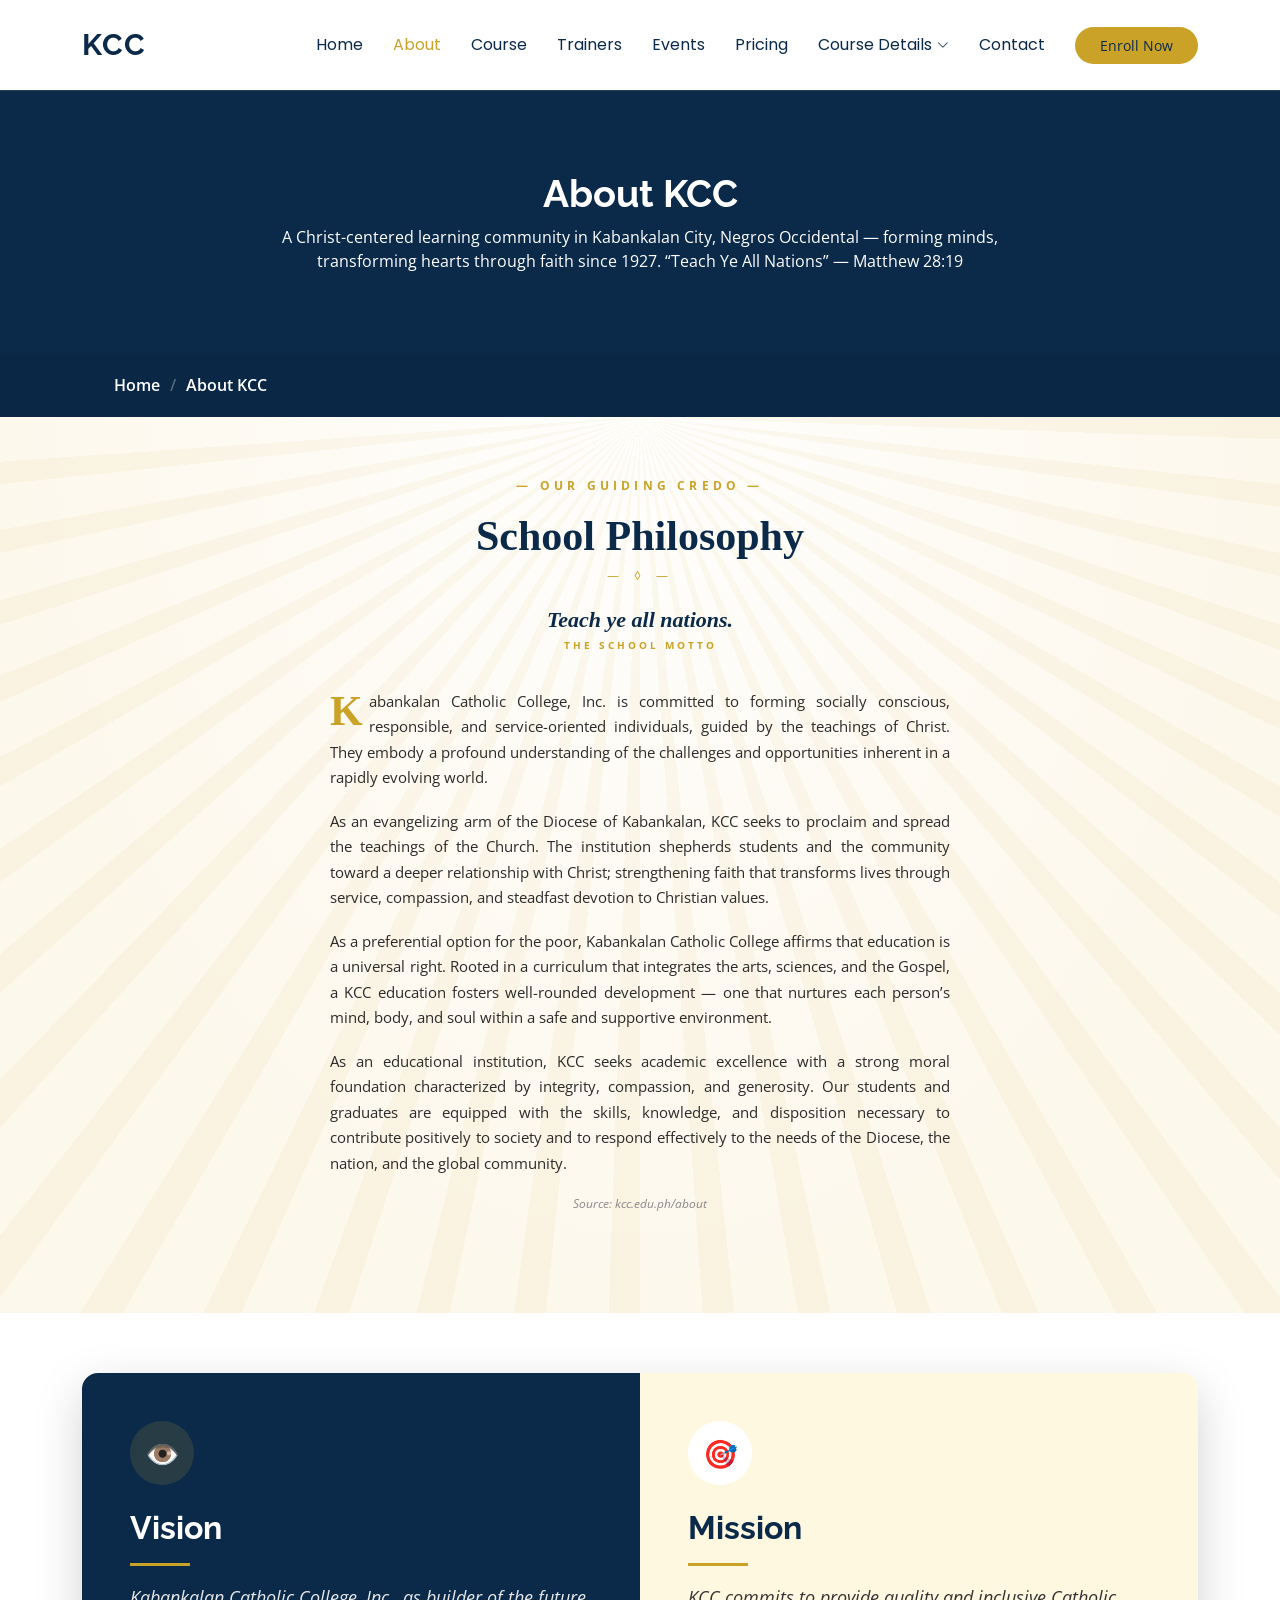
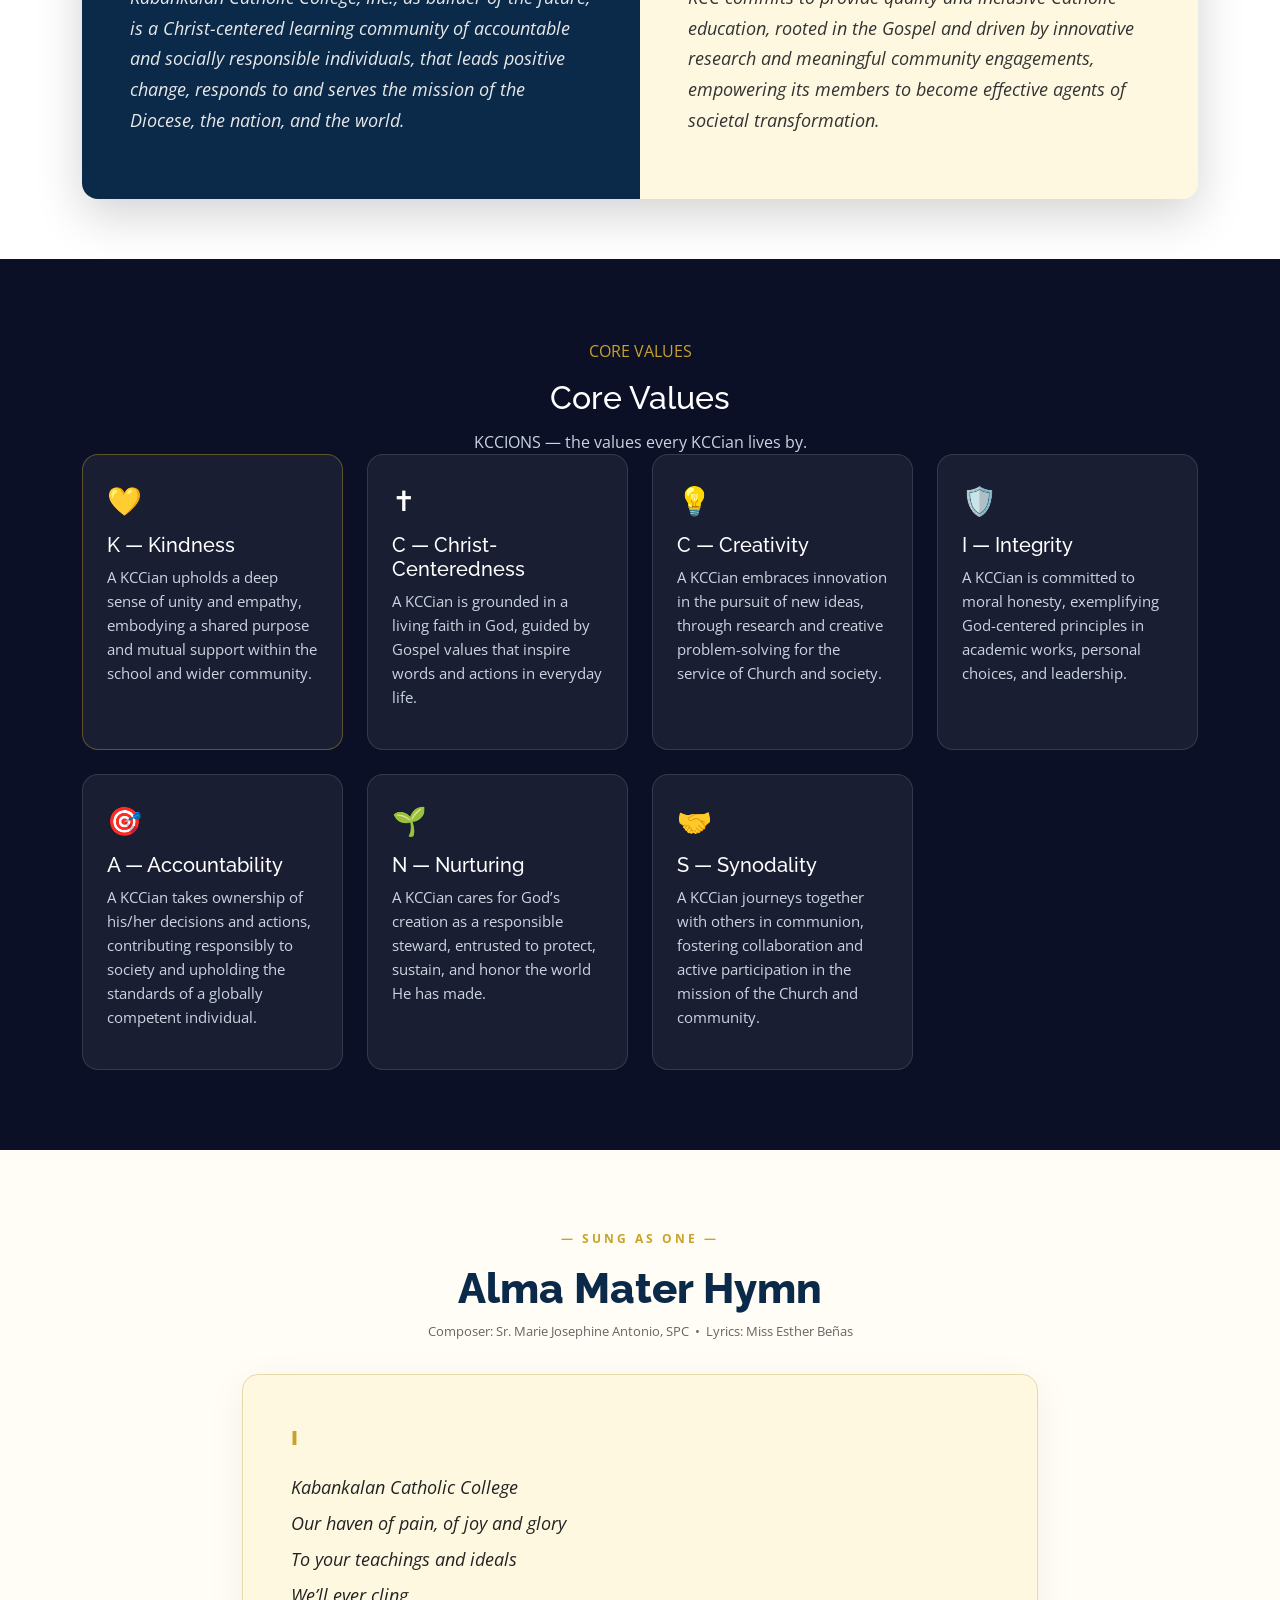
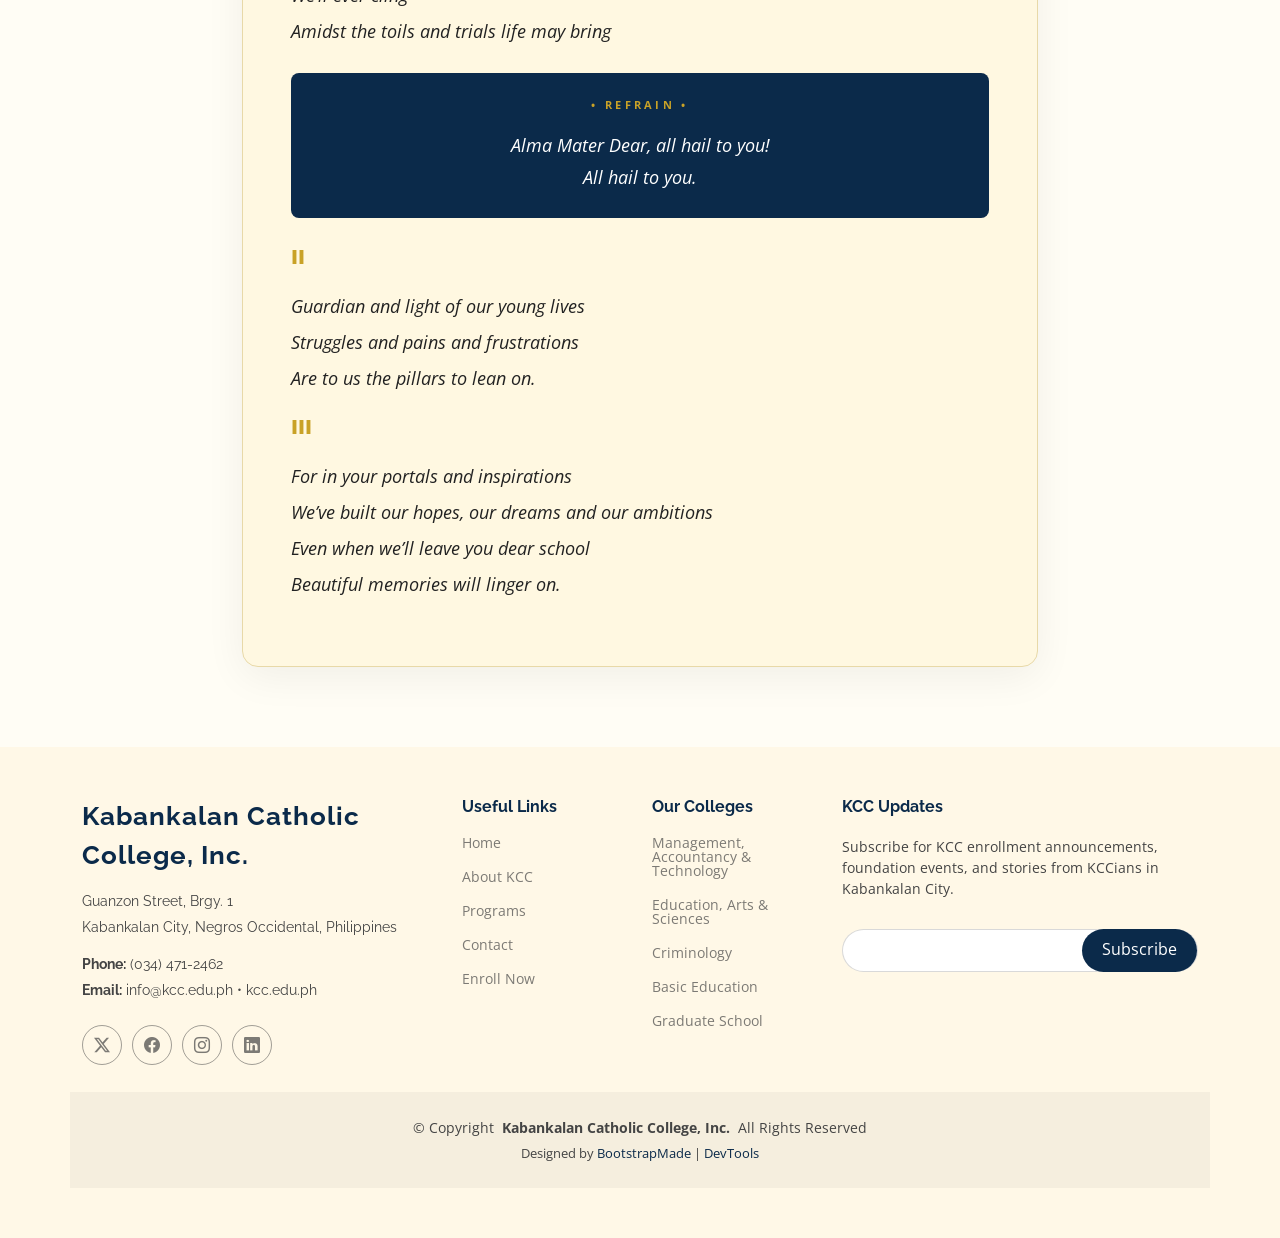
==== about.html @ 08d9bcf1 "Fix dropdown to Course Details in 1 click, scroll to college on load" ====
<!DOCTYPE html>
<html lang="en">

<head>
  <meta charset="utf-8">
  <meta content="width=device-width, initial-scale=1.0" name="viewport">
  <title>About KCC - Kabankalan Catholic College, Inc.</title>
  <meta name="description" content="About Kabankalan Catholic College, Inc. - Catholic education in Kabankalan City, Negros Occidental since 1927.">
  <meta name="keywords" content="Kabankalan Catholic College, KCC, About KCC, Catholic education">

  <!-- Favicons -->
  <link href="assets/img/favicon.png" rel="icon">
  <link href="assets/img/apple-touch-icon.png" rel="apple-touch-icon">

  <!-- Fonts -->
  <link href="https://fonts.googleapis.com" rel="preconnect">
  <link href="https://fonts.gstatic.com" rel="preconnect" crossorigin>
  <link href="https://fonts.googleapis.com/css2?family=Open+Sans:ital,wght@0,300;0,400;0,500;0,600;0,700;0,800;1,300;1,400;1,500;1,600;1,700;1,800&family=Poppins:ital,wght@0,100;0,200;0,300;0,400;0,500;0,600;0,700;0,800;0,900;1,100;1,200;1,300;1,400;1,500;1,600;1,700;1,800;1,900&family=Raleway:ital,wght@0,100;0,200;0,300;0,400;0,500;0,600;0,700;0,800;0,900;1,100;1,200;1,300;1,400;1,500;1,600;1,700;1,800;1,900&display=swap" rel="stylesheet">

  <!-- Vendor CSS Files -->
  <link href="assets/vendor/bootstrap/css/bootstrap.min.css" rel="stylesheet">
  <link href="assets/vendor/bootstrap-icons/bootstrap-icons.css" rel="stylesheet">
  <link href="assets/vendor/aos/aos.css" rel="stylesheet">
  <link href="assets/vendor/glightbox/css/glightbox.min.css" rel="stylesheet">
  <link href="assets/vendor/swiper/swiper-bundle.min.css" rel="stylesheet">

  <!-- Main CSS File -->
  <link href="assets/css/main.css" rel="stylesheet">

  <!-- =======================================================
  * Template Name: Mentor - customized for Kabankalan Catholic College, Inc. (Project 2)
  * Template URL: https://bootstrapmade.com/mentor-free-education-bootstrap-theme/
  * Updated: Jul 07 2025 with Bootstrap v5.3.7
  * Author: BootstrapMade.com
  * License: https://bootstrapmade.com/license/
  ======================================================== -->
</head>

<body class="about-page">

  <header id="header" class="header d-flex align-items-center sticky-top">
    <div class="container-fluid container-xl position-relative d-flex align-items-center">

      <a href="index.html" class="logo d-flex align-items-center me-auto">
        <!-- Uncomment the line below if you also wish to use an image logo -->
        <!-- <img src="assets/img/logo.webp" alt=""> -->
        <h1 class="sitename">KCC</h1>
      </a>

      <nav id="navmenu" class="navmenu">
        <ul>
          <li><a href="index.html">Home</a></li>
          <li><a href="about.html" class="active">About</a></li>
          <li><a href="courses.html">Course</a></li>
          <li><a href="trainers.html">Trainers</a></li>
          <li><a href="events.html">Events</a></li>
          <li><a href="pricing.html">Pricing</a></li>
          <li class="dropdown"><a href="courses.html"><span>Course Details</span> <i class="bi bi-chevron-down toggle-dropdown"></i></a>
            <ul>
              <li><a href="courses.html">CMAT</a></li>
              <li><a href="courses.html">CEAS</a></li>
              <li><a href="courses.html">COC</a></li>
            </ul>
          </li>
          <li><a href="contact.html">Contact</a></li>
        </ul>
        <i class="mobile-nav-toggle d-xl-none bi bi-list"></i>
      </nav>

      <a class="btn-getstarted" href="courses.html">Enroll Now</a>

    </div>
  </header>

  <main class="main">

    <!-- Page Title -->
    <div class="page-title" data-aos="fade">
      <div class="heading">
        <div class="container">
          <div class="row d-flex justify-content-center text-center">
            <div class="col-lg-8">
              <h1>About KCC<br></h1>
              <p class="mb-0">A Christ-centered learning community in Kabankalan City, Negros Occidental — forming minds, transforming hearts through faith since 1927. “Teach Ye All Nations” — Matthew 28:19</p>
            </div>
          </div>
        </div>
      </div>
      <nav class="breadcrumbs">
        <div class="container">
          <ol>
            <li><a href="index.html">Home</a></li>
            <li class="current">About KCC<br></li>
          </ol>
        </div>
      </nav>
    </div><!-- End Page Title -->

                <!-- School Philosophy design - embedded so it works even without main.css update -->
    <style id="philosophy-embedded">
      section#school-philosophy.school-philosophy { background-color: #fdf8ec !important; background-image: repeating-conic-gradient(from 0deg at 50% 0%, rgba(201,162,39,0.06) 0deg 2deg, transparent 2deg 6deg), radial-gradient(ellipse at 50% 0%, rgba(255,255,255,0.9) 0%, rgba(253,248,236,0) 70%) !important; padding: 60px 0 80px !important; text-align: center !important; }
      section#school-philosophy .kcc-eyebrow { color: #c9a227 !important; letter-spacing: 0.35em !important; font-size: 12px !important; font-weight: 700 !important; text-transform: uppercase !important; text-align: center !important; }
      section#school-philosophy h2 { font-family: Georgia, "Times New Roman", serif !important; color: #0b2a4a !important; font-size: 42px !important; font-weight: 700 !important; text-align: center !important; margin: 8px 0 4px !important; }
      section#school-philosophy .philosophy-divider { color: #c9a227 !important; letter-spacing: 0.5em !important; font-size: 12px !important; text-align: center !important; margin: 6px 0 18px !important; }
      section#school-philosophy .philosophy-motto { font-family: Georgia, "Times New Roman", serif !important; font-style: italic !important; font-weight: 700 !important; color: #0b2a4a !important; font-size: 22px !important; text-align: center !important; margin-bottom: 2px !important; }
      section#school-philosophy .philosophy-motto-sub { color: #c9a227 !important; letter-spacing: 0.3em !important; font-size: 10px !important; font-weight: 700 !important; text-transform: uppercase !important; text-align: center !important; margin-bottom: 36px !important; }
      section#school-philosophy .philosophy-body { max-width: 620px !important; margin: 0 auto !important; text-align: justify !important; color: #2b2b2b !important; font-size: 15px !important; line-height: 1.7 !important; }
      section#school-philosophy .philosophy-body p { margin-bottom: 18px !important; }
      section#school-philosophy .dropcap { float: left !important; font-family: Georgia, "Times New Roman", serif !important; font-size: 42px !important; line-height: 0.9 !important; font-weight: 700 !important; color: #c9a227 !important; padding-right: 6px !important; padding-top: 4px !important; }
      section#school-philosophy .philosophy-source { text-align: center !important; font-size: 12px !important; color: #888 !important; font-style: italic !important; }
    </style>
<!-- School Philosophy - design copied from kcc.edu.ph/about -->
    <section id="school-philosophy" class="school-philosophy section">
      <div class="container" data-aos="fade-up">
        <p class="kcc-eyebrow">&mdash; OUR GUIDING CREDO &mdash;</p>
        <h2>School Philosophy</h2>
        <div class="philosophy-divider">&mdash; &loz; &mdash;</div>
        <p class="philosophy-motto">Teach ye all nations.</p>
        <p class="philosophy-motto-sub">THE SCHOOL MOTTO</p>
        <div class="philosophy-body">
          <p><span class="dropcap">K</span>abankalan Catholic College, Inc. is committed to forming socially conscious, responsible, and service-oriented individuals, guided by the teachings of Christ. They embody a profound understanding of the challenges and opportunities inherent in a rapidly evolving world.</p>
          <p>As an evangelizing arm of the Diocese of Kabankalan, KCC seeks to proclaim and spread the teachings of the Church. The institution shepherds students and the community toward a deeper relationship with Christ; strengthening faith that transforms lives through service, compassion, and steadfast devotion to Christian values.</p>
          <p>As a preferential option for the poor, Kabankalan Catholic College affirms that education is a universal right. Rooted in a curriculum that integrates the arts, sciences, and the Gospel, a KCC education fosters well-rounded development &mdash; one that nurtures each person&rsquo;s mind, body, and soul within a safe and supportive environment.</p>
          <p>As an educational institution, KCC seeks academic excellence with a strong moral foundation characterized by integrity, compassion, and generosity. Our students and graduates are equipped with the skills, knowledge, and disposition necessary to contribute positively to society and to respond effectively to the needs of the Diocese, the nation, and the global community.</p>
          <p class="philosophy-source">Source: kcc.edu.ph/about</p>
        </div>
      </div>
    </section><!-- /School Philosophy Section -->
    <!-- Vision & Mission in About -->
    <section id="vision-mission" class="vision-mission section">

      <!-- Vision & Mission - from kcc.edu.ph/about -->
      <div class="container" data-aos="fade-up">
        <div class="row g-0 overflow-hidden rounded-4 shadow-lg" style="border-radius:24px;overflow:hidden">
          <div class="col-lg-6 p-5" style="background:#0B2A4A;color:#fff">
            <div class="mb-4" style="width:64px;height:64px;border-radius:50%;background:rgba(201,162,39,.15);display:flex;align-items:center;justify-content:center;font-size:28px">👁️</div>
            <h3 style="color:#fff;font-size:32px;font-weight:700">Vision</h3>
            <hr style="width:60px;height:3px;background:#C9A227;opacity:1;border:0">
            <p style="font-style:italic;font-size:18px;line-height:1.7;color:#e8e8e8">Kabankalan Catholic College, Inc., as builder of the future, is a Christ-centered learning community of accountable and socially responsible individuals, that leads positive change, responds to and serves the mission of the Diocese, the nation, and the world.</p>
          </div>
          <div class="col-lg-6 p-5" style="background:#FFF8E1;color:#0B2A4A">
            <div class="mb-4" style="width:64px;height:64px;border-radius:50%;background:#fff;display:flex;align-items:center;justify-content:center;font-size:28px">🎯</div>
            <h3 style="color:#0B2A4A;font-size:32px;font-weight:700">Mission</h3>
            <hr style="width:60px;height:3px;background:#C9A227;opacity:1;border:0">
            <p style="font-style:italic;font-size:18px;line-height:1.7;color:#333">KCC commits to provide quality and inclusive Catholic education, rooted in the Gospel and driven by innovative research and meaningful community engagements, empowering its members to become effective agents of societal transformation.</p>
          </div>
        </div>
      </div>

    </section><!-- /About Us Section -->

    <!-- Core Values - KCCIONS -->
    <section id="core-values" class="core-values section" style="background:#0B1026;color:#fff;padding:80px 0">
      <div class="container kcc-titlebar" data-aos="fade-up" style="text-align:center">
        <p class="kcc-eyebrow" style="color:#C9A227">CORE VALUES</p>
        <h2 style="color:#fff">Core Values</h2>
        <p style="color:#cbd5e1;max-width:700px;margin:12px auto 0">KCCIONS — the values every KCCian lives by.</p>
      </div>
      <div class="container"><div class="row gy-4">
        <div class="col-lg-3 col-md-6"><div class="p-4 h-100 rounded-4" style="background:rgba(255,255,255,.06);border:1px solid rgba(201,162,39,.4)"><div style="font-size:28px">💛</div><h3 style="color:#fff;font-size:20px;margin:12px 0 8px">K — Kindness</h3><p style="color:#cbd5e1;font-size:15px;line-height:1.6">A KCCian upholds a deep sense of unity and empathy, embodying a shared purpose and mutual support within the school and wider community.</p></div></div>
        <div class="col-lg-3 col-md-6"><div class="p-4 h-100 rounded-4" style="background:rgba(255,255,255,.06);border:1px solid rgba(255,255,255,.12)"><div style="font-size:28px">✝️</div><h3 style="color:#fff;font-size:20px;margin:12px 0 8px">C — Christ-Centeredness</h3><p style="color:#cbd5e1;font-size:15px;line-height:1.6">A KCCian is grounded in a living faith in God, guided by Gospel values that inspire words and actions in everyday life.</p></div></div>
        <div class="col-lg-3 col-md-6"><div class="p-4 h-100 rounded-4" style="background:rgba(255,255,255,.06);border:1px solid rgba(255,255,255,.12)"><div style="font-size:28px">💡</div><h3 style="color:#fff;font-size:20px;margin:12px 0 8px">C — Creativity</h3><p style="color:#cbd5e1;font-size:15px;line-height:1.6">A KCCian embraces innovation in the pursuit of new ideas, through research and creative problem-solving for the service of Church and society.</p></div></div>
        <div class="col-lg-3 col-md-6"><div class="p-4 h-100 rounded-4" style="background:rgba(255,255,255,.06);border:1px solid rgba(255,255,255,.12)"><div style="font-size:28px">🛡️</div><h3 style="color:#fff;font-size:20px;margin:12px 0 8px">I — Integrity</h3><p style="color:#cbd5e1;font-size:15px;line-height:1.6">A KCCian is committed to moral honesty, exemplifying God-centered principles in academic works, personal choices, and leadership.</p></div></div>
        <div class="col-lg-3 col-md-6"><div class="p-4 h-100 rounded-4" style="background:rgba(255,255,255,.06);border:1px solid rgba(255,255,255,.12)"><div style="font-size:28px">🎯</div><h3 style="color:#fff;font-size:20px;margin:12px 0 8px">A — Accountability</h3><p style="color:#cbd5e1;font-size:15px;line-height:1.6">A KCCian takes ownership of his/her decisions and actions, contributing responsibly to society and upholding the standards of a globally competent individual.</p></div></div>
        <div class="col-lg-3 col-md-6"><div class="p-4 h-100 rounded-4" style="background:rgba(255,255,255,.06);border:1px solid rgba(255,255,255,.12)"><div style="font-size:28px">🌱</div><h3 style="color:#fff;font-size:20px;margin:12px 0 8px">N — Nurturing</h3><p style="color:#cbd5e1;font-size:15px;line-height:1.6">A KCCian cares for God&rsquo;s creation as a responsible steward, entrusted to protect, sustain, and honor the world He has made.</p></div></div>
        <div class="col-lg-3 col-md-6"><div class="p-4 h-100 rounded-4" style="background:rgba(255,255,255,.06);border:1px solid rgba(255,255,255,.12)"><div style="font-size:28px">🤝</div><h3 style="color:#fff;font-size:20px;margin:12px 0 8px">S — Synodality</h3><p style="color:#cbd5e1;font-size:15px;line-height:1.6">A KCCian journeys together with others in communion, fostering collaboration and active participation in the mission of the Church and community.</p></div></div>
      </div></div>
    </section><!-- /Core Values -->

    <!-- Alma Mater Hymn -->
    <section id="alma-mater" class="alma-mater section" style="background:#FFFDF5;padding:80px 0">
      <div class="container" style="max-width:820px">
        <div class="text-center" data-aos="fade-up">
          <p style="color:#C9A227;font-size:12px;font-weight:700;letter-spacing:.25em">— SUNG AS ONE —</p>
          <h2 style="color:#0B2A4A;font-size:42px;font-weight:800;margin:8px 0">Alma Mater Hymn</h2>
          <p style="color:#666;font-size:13px">Composer: Sr. Marie Josephine Antonio, SPC &nbsp;•&nbsp; Lyrics: Miss Esther Beñas</p>
        </div>
        <div class="p-5 rounded-4" style="background:#FFF8E1;border:1px solid #E8D9A8;box-shadow:0 10px 40px rgba(0,0,0,.06);margin-top:32px" data-aos="fade-up">
          <p style="color:#C9A227;font-weight:800;font-size:20px">I</p>
          <p style="font-style:italic;font-size:18px;line-height:2;color:#222">Kabankalan Catholic College<br>Our haven of pain, of joy and glory<br>To your teachings and ideals<br>We&rsquo;ll ever cling<br>Amidst the toils and trials life may bring</p>
          <div class="text-center p-4 rounded-3 my-4" style="background:#0B2A4A;color:#fff"><p style="color:#C9A227;font-size:11px;letter-spacing:.3em;font-weight:700">• REFRAIN •</p><p style="font-style:italic;font-size:18px;line-height:1.8;margin:0">Alma Mater Dear, all hail to you!<br>All hail to you.</p></div>
          <p style="color:#C9A227;font-weight:800;font-size:20px">II</p>
          <p style="font-style:italic;font-size:18px;line-height:2;color:#222">Guardian and light of our young lives<br>Struggles and pains and frustrations<br>Are to us the pillars to lean on.</p>
          <p style="color:#C9A227;font-weight:800;font-size:20px">III</p>
          <p style="font-style:italic;font-size:18px;line-height:2;color:#222">For in your portals and inspirations<br>We&rsquo;ve built our hopes, our dreams and our ambitions<br>Even when we&rsquo;ll leave you dear school<br>Beautiful memories will linger on.</p>
        </div>
      </div>
    </section><!-- /Alma Mater Hymn -->

    

    

  </main>

  <footer id="footer" class="footer position-relative light-background">

    <div class="container footer-top">
      <div class="row gy-4">
        <div class="col-lg-4 col-md-6 footer-about">
          <a href="index.html" class="logo d-flex align-items-center">
            <span class="sitename">Kabankalan Catholic College, Inc.</span>
          </a>
          <div class="footer-contact pt-3">
            <p>Guanzon Street, Brgy. 1</p>
            <p>Kabankalan City, Negros Occidental, Philippines</p>
            <p class="mt-3"><strong>Phone:</strong> <span>(034) 471-2462</span></p>
            <p><strong>Email:</strong> <span>info@kcc.edu.ph • kcc.edu.ph</span></p>
          </div>
          <div class="social-links d-flex mt-4">
            <a href=""><i class="bi bi-twitter-x"></i></a>
            <a href=""><i class="bi bi-facebook"></i></a>
            <a href=""><i class="bi bi-instagram"></i></a>
            <a href=""><i class="bi bi-linkedin"></i></a>
          </div>
        </div>

        <div class="col-lg-2 col-md-3 footer-links">
          <h4>Useful Links</h4>
          <ul>
            <li><a href="index.html">Home</a></li>
            <li><a href="about.html">About KCC</a></li>
            <li><a href="courses.html">Programs</a></li>
            <li><a href="contact.html">Contact</a></li>
            <li><a href="index.html">Enroll Now</a></li>
          </ul>
        </div>

        <div class="col-lg-2 col-md-3 footer-links">
          <h4>Our Colleges</h4>
          <ul>
            <li><a href="courses.html">Management, Accountancy & Technology</a></li>
            <li><a href="courses.html">Education, Arts & Sciences</a></li>
            <li><a href="courses.html">Criminology</a></li>
            <li><a href="courses.html">Basic Education</a></li>
            <li><a href="courses.html">Graduate School</a></li>
          </ul>
        </div>

        <div class="col-lg-4 col-md-12 footer-newsletter">
          <h4>KCC Updates</h4>
          <p>Subscribe for KCC enrollment announcements, foundation events, and stories from KCCians in Kabankalan City.</p>
          <form action="#" method="post" class="email-form">
            <div class="newsletter-form"><input type="email" name="email"><input type="submit" value="Subscribe"></div>
            <div class="loading">Loading</div>
            <div class="error-message"></div>
            <div class="sent-message">Your subscription request has been sent. Thank you!</div>
          </form>
        </div>

      </div>
    </div>

    <div class="container copyright text-center mt-4">
      <p>© <span>Copyright</span> <strong class="px-1 sitename">Kabankalan Catholic College, Inc.</strong> <span>All Rights Reserved</span></p>
      <div class="credits">
        <!-- All the links in the footer should remain intact. -->
        <!-- You can delete the links only if you've purchased the pro version. -->
        <!-- Licensing information: https://bootstrapmade.com/license/ -->
        Designed by <a href="https://bootstrapmade.com/">BootstrapMade</a> | <a href="https://bootstrapmade.com/tools/">DevTools</a>
      </div>
    </div>

  </footer>

  <!-- Scroll Top -->
  <a href="#" id="scroll-top" class="scroll-top d-flex align-items-center justify-content-center"><i class="bi bi-arrow-up-short"></i></a>

  <!-- Preloader -->
  <div id="preloader"></div>

  <!-- Vendor JS Files -->
  <script src="assets/vendor/bootstrap/js/bootstrap.bundle.min.js"></script>
  <script src="assets/vendor/aos/aos.js"></script>
  <script src="assets/vendor/glightbox/js/glightbox.min.js"></script>
  <script src="assets/vendor/purecounter/purecounter_vanilla.js"></script>
  <script src="assets/vendor/swiper/swiper-bundle.min.js"></script>

  <!-- Main JS File -->
  <script src="assets/js/main.js"></script>

<!-- Added only: send Course Details dropdown CMAT / CEAS / COC to the college bar in Course Details, old links untouched. Runs immediately, no waiting, so 1 click works. -->
<script>
(function () {
  var map = { 'CMAT': '#cmat', 'CEAS': '#ceas', 'COC': '#coc' };
  document.querySelectorAll('.dropdown ul li a').forEach(function (a) {
    var t = a.textContent.trim();
    if (map[t]) { a.href = 'course-details.html' + map[t]; }
  });
})();
</script>
</body>

</html>
---- assets/css/main.css ----
/**
* Template Name: Mentor
* Template URL: https://bootstrapmade.com/mentor-free-education-bootstrap-theme/
* Updated: Jul 07 2025 with Bootstrap v5.3.7
* Author: BootstrapMade.com
* License: https://bootstrapmade.com/license/
*/

/*--------------------------------------------------------------
# Font & Color Variables
# Help: https://bootstrapmade.com/color-system/
--------------------------------------------------------------*/
/* Fonts */
:root {
  --default-font: "Open Sans",  system-ui, -apple-system, "Segoe UI", Roboto, "Helvetica Neue", Arial, "Noto Sans", "Liberation Sans", sans-serif, "Apple Color Emoji", "Segoe UI Emoji", "Segoe UI Symbol", "Noto Color Emoji";
  --heading-font: "Raleway",  sans-serif;
  --nav-font: "Poppins",  sans-serif;
}

/* KCC CUSTOMIZATION - Project 2: Pacaldo
   Mentor template recolored for Kabankalan Catholic College, Inc.
   Navy #0B2A4A = primary | Gold #C9A227 = highlight | Cream #FFF8E7 = light sections
   Only colors changed - all class names / layout kept from Mentor. */
/* Global Colors - The following color variables are used throughout the website. Updating them here will change the color scheme of the entire website */
:root { 
  --background-color: #ffffff; /* Background color for the entire website, including individual sections */
  --default-color: #444444; /* Default color used for the majority of the text content across the entire website */
  --heading-color: #0B2A4A; /* KCC Navy - was Mentor dark green */ /* Color for headings, subheadings and title throughout the website */
  --accent-color: #0B2A4A; /* KCC Navy - was Mentor green #C9A227. Buttons/links */
  --gold-color: #C9A227; /* KCC Gold - highlights, underlines, hover */ /* Accent color that represents your brand on the website. It's used for buttons, links, and other elements that need to stand out */
  --surface-color: #ffffff; /* The surface color is used as a background of boxed elements within sections, such as cards, icon boxes, or other elements that require a visual separation from the global background. */
  --contrast-color: #ffffff; /* Contrast color for text, ensuring readability against backgrounds of accent, heading, or default colors. */
}

/* Nav Menu Colors - The following color variables are used specifically for the navigation menu. They are separate from the global colors to allow for more customization options */
:root {
  --nav-color: #0B2A4A;  /* The default color of the main navmenu links */
  --nav-hover-color: #C9A227; /* KCC Gold */ /* Applied to main navmenu links when they are hovered over or active */
  --nav-mobile-background-color: #ffffff; /* Used as the background color for mobile navigation menu */
  --nav-dropdown-background-color: #ffffff; /* Used as the background color for dropdown items that appear when hovering over primary navigation items */
  --nav-dropdown-color: #272828; /* Used for navigation links of the dropdown items in the navigation menu. */
  --nav-dropdown-hover-color: #C9A227; /* KCC Gold */ /* Similar to --nav-hover-color, this color is applied to dropdown navigation links when they are hovered over. */
}

/* Color Presets - These classes override global colors when applied to any section or element, providing reuse of the sam color scheme. */

.light-background {
  --background-color: #FFF8E7; /* KCC Cream - was light grey */
  --surface-color: #ffffff;
}

.dark-background {
  --background-color: #0B2A4A; /* KCC Navy - was black */
  --default-color: #ffffff;
  --heading-color: #ffffff;
  --surface-color: #123A5E; /* KCC Navy lighter */
  --contrast-color: #ffffff;
}

/* Smooth scroll */
:root {
  scroll-behavior: smooth;
}

/*--------------------------------------------------------------
# General Styling & Shared Classes
--------------------------------------------------------------*/
body {
  color: var(--default-color);
  background-color: var(--background-color);
  font-family: var(--default-font);
}

a {
  color: var(--accent-color);
  text-decoration: none;
  transition: 0.3s;
}

a:hover {
  color: color-mix(in srgb, var(--accent-color), transparent 25%);
  text-decoration: none;
}

h1,
h2,
h3,
h4,
h5,
h6 {
  color: var(--heading-color);
  font-family: var(--heading-font);
}

/* Email Form Messages
------------------------------*/
.email-form .error-message {
  display: none;
  background: #df1529;
  color: #ffffff;
  text-align: left;
  padding: 15px;
  margin-bottom: 24px;
  font-weight: 600;
}

.email-form .sent-message {
  display: none;
  color: #ffffff;
  background: #059652;
  text-align: center;
  padding: 15px;
  margin-bottom: 24px;
  font-weight: 600;
}

.email-form .loading {
  display: none;
  background: var(--surface-color);
  text-align: center;
  padding: 15px;
  margin-bottom: 24px;
}

.email-form .loading:before {
  content: "";
  display: inline-block;
  border-radius: 50%;
  width: 24px;
  height: 24px;
  margin: 0 10px -6px 0;
  border: 3px solid var(--accent-color);
  border-top-color: var(--surface-color);
  animation: email-form-loading 1s linear infinite;
}

@keyframes email-form-loading {
  0% {
    transform: rotate(0deg);
  }

  100% {
    transform: rotate(360deg);
  }
}

/* Pulsating Play Button
------------------------------*/
.pulsating-play-btn {
  width: 94px;
  height: 94px;
  background: radial-gradient(var(--accent-color) 50%, color-mix(in srgb, var(--accent-color), transparent 75%) 52%);
  border-radius: 50%;
  display: block;
  position: relative;
  overflow: hidden;
}

.pulsating-play-btn:before {
  content: "";
  position: absolute;
  width: 120px;
  height: 120px;
  animation-delay: 0s;
  animation: pulsate-play-btn 2s;
  animation-direction: forwards;
  animation-iteration-count: infinite;
  animation-timing-function: steps;
  opacity: 1;
  border-radius: 50%;
  border: 5px solid color-mix(in srgb, var(--accent-color), transparent 30%);
  top: -15%;
  left: -15%;
  background: rgba(198, 16, 0, 0);
}

.pulsating-play-btn:after {
  content: "";
  position: absolute;
  left: 50%;
  top: 50%;
  transform: translateX(-40%) translateY(-50%);
  width: 0;
  height: 0;
  border-top: 10px solid transparent;
  border-bottom: 10px solid transparent;
  border-left: 15px solid #fff;
  z-index: 100;
  transition: all 400ms cubic-bezier(0.55, 0.055, 0.675, 0.19);
}

.pulsating-play-btn:hover:before {
  content: "";
  position: absolute;
  left: 50%;
  top: 50%;
  transform: translateX(-40%) translateY(-50%);
  width: 0;
  height: 0;
  border: none;
  border-top: 10px solid transparent;
  border-bottom: 10px solid transparent;
  border-left: 15px solid #fff;
  z-index: 200;
  animation: none;
  border-radius: 0;
}

.pulsating-play-btn:hover:after {
  border-left: 15px solid var(--accent-color);
  transform: scale(20);
}

@keyframes pulsate-play-btn {
  0% {
    transform: scale(0.6, 0.6);
    opacity: 1;
  }

  100% {
    transform: scale(1, 1);
    opacity: 0;
  }
}

/*--------------------------------------------------------------
# Global Header
--------------------------------------------------------------*/
.header {
  color: var(--default-color);
  background-color: var(--background-color);
  padding: 15px 0;
  transition: all 0.5s;
  z-index: 997;
}

.header .logo {
  line-height: 1;
}

.header .logo img {
  max-height: 52px;
  margin-right: 8px;
}

.header .logo h1 {
  font-weight: 700;
  font-size: 30px;
  margin: 0;
  letter-spacing: 1px;
  text-transform: uppercase;
  color: var(--accent-color);
}

.header .btn-getstarted,
.header .btn-getstarted:focus {
  color: var(--contrast-color);
  background: var(--accent-color);
  font-size: 14px;
  padding: 8px 25px;
  margin: 0 0 0 30px;
  border-radius: 50px;
  transition: 0.3s;
}

.header .btn-getstarted:hover,
.header .btn-getstarted:focus:hover {
  color: var(--contrast-color);
  background: color-mix(in srgb, var(--accent-color), transparent 15%);
}

@media (max-width: 1200px) {
  .header .logo {
    order: 1;
  }

  .header .btn-getstarted {
    order: 2;
    margin: 0 15px 0 0;
    padding: 6px 15px;
  }

  .header .navmenu {
    order: 3;
  }
}

.scrolled .header {
  box-shadow: 0px 0 18px rgba(0, 0, 0, 0.1);
}

/*--------------------------------------------------------------
# Navigation Menu
--------------------------------------------------------------*/
/* Navmenu - Desktop */
@media (min-width: 1200px) {
  .navmenu {
    padding: 0;
  }

  .navmenu ul {
    margin: 0;
    padding: 0;
    display: flex;
    list-style: none;
    align-items: center;
  }

  .navmenu li {
    position: relative;
  }

  .navmenu a,
  .navmenu a:focus {
    color: var(--nav-color);
    padding: 18px 15px;
    font-size: 16px;
    font-family: var(--nav-font);
    font-weight: 400;
    display: flex;
    align-items: center;
    justify-content: space-between;
    white-space: nowrap;
    transition: 0.3s;
  }

  .navmenu a i,
  .navmenu a:focus i {
    font-size: 12px;
    line-height: 0;
    margin-left: 5px;
    transition: 0.3s;
  }

  .navmenu li:last-child a {
    padding-right: 0;
  }

  .navmenu li:hover>a,
  .navmenu .active,
  .navmenu .active:focus {
    color: var(--nav-hover-color);
  }

  .navmenu .dropdown ul {
    margin: 0;
    padding: 10px 0;
    background: var(--nav-dropdown-background-color);
    display: block;
    position: absolute;
    visibility: hidden;
    left: 14px;
    top: 130%;
    opacity: 0;
    transition: 0.3s;
    border-radius: 4px;
    z-index: 99;
    box-shadow: 0px 0px 30px rgba(0, 0, 0, 0.1);
  }

  .navmenu .dropdown ul li {
    min-width: 200px;
  }

  .navmenu .dropdown ul a {
    padding: 10px 20px;
    font-size: 15px;
    text-transform: none;
    color: var(--nav-dropdown-color);
  }

  .navmenu .dropdown ul a i {
    font-size: 12px;
  }

  .navmenu .dropdown ul a:hover,
  .navmenu .dropdown ul .active:hover,
  .navmenu .dropdown ul li:hover>a {
    color: var(--nav-dropdown-hover-color);
  }

  .navmenu .dropdown:hover>ul {
    opacity: 1;
    top: 100%;
    visibility: visible;
  }

  .navmenu .dropdown .dropdown ul {
    top: 0;
    left: -90%;
    visibility: hidden;
  }

  .navmenu .dropdown .dropdown:hover>ul {
    opacity: 1;
    top: 0;
    left: -100%;
    visibility: visible;
  }
}

/* Navmenu - Mobile */
@media (max-width: 1199px) {
  .mobile-nav-toggle {
    color: var(--nav-color);
    font-size: 28px;
    line-height: 0;
    margin-right: 10px;
    cursor: pointer;
    transition: color 0.3s;
  }

  .navmenu {
    padding: 0;
    z-index: 9997;
  }

  .navmenu ul {
    display: none;
    list-style: none;
    position: absolute;
    inset: 60px 20px 20px 20px;
    padding: 10px 0;
    margin: 0;
    border-radius: 6px;
    background-color: var(--nav-mobile-background-color);
    border: 1px solid color-mix(in srgb, var(--default-color), transparent 90%);
    box-shadow: none;
    overflow-y: auto;
    transition: 0.3s;
    z-index: 9998;
  }

  .navmenu a,
  .navmenu a:focus {
    color: var(--nav-dropdown-color);
    padding: 10px 20px;
    font-family: var(--nav-font);
    font-size: 17px;
    font-weight: 500;
    display: flex;
    align-items: center;
    justify-content: space-between;
    white-space: nowrap;
    transition: 0.3s;
  }

  .navmenu a i,
  .navmenu a:focus i {
    font-size: 12px;
    line-height: 0;
    margin-left: 5px;
    width: 30px;
    height: 30px;
    display: flex;
    align-items: center;
    justify-content: center;
    border-radius: 50%;
    transition: 0.3s;
    background-color: color-mix(in srgb, var(--accent-color), transparent 90%);
  }

  .navmenu a i:hover,
  .navmenu a:focus i:hover {
    background-color: var(--accent-color);
    color: var(--contrast-color);
  }

  .navmenu a:hover,
  .navmenu .active,
  .navmenu .active:focus {
    color: var(--nav-dropdown-hover-color);
  }

  .navmenu .active i,
  .navmenu .active:focus i {
    background-color: var(--accent-color);
    color: var(--contrast-color);
    transform: rotate(180deg);
  }

  .navmenu .dropdown ul {
    position: static;
    display: none;
    z-index: 99;
    padding: 10px 0;
    margin: 10px 20px;
    background-color: var(--nav-dropdown-background-color);
    transition: all 0.5s ease-in-out;
  }

  .navmenu .dropdown ul ul {
    background-color: rgba(33, 37, 41, 0.1);
  }

  .navmenu .dropdown>.dropdown-active {
    display: block;
    background-color: rgba(33, 37, 41, 0.03);
  }

  .mobile-nav-active {
    overflow: hidden;
  }

  .mobile-nav-active .mobile-nav-toggle {
    color: #fff;
    position: absolute;
    font-size: 32px;
    top: 15px;
    right: 15px;
    margin-right: 0;
    z-index: 9999;
  }

  .mobile-nav-active .navmenu {
    position: fixed;
    overflow: hidden;
    inset: 0;
    background: rgba(33, 37, 41, 0.8);
    transition: 0.3s;
  }

  .mobile-nav-active .navmenu>ul {
    display: block;
  }
}

/*--------------------------------------------------------------
# Global Footer
--------------------------------------------------------------*/
.footer {
  color: var(--default-color);
  background-color: var(--background-color);
  font-size: 14px;
  padding-bottom: 50px;
  position: relative;
}

.footer .footer-top {
  padding-top: 50px;
}

.footer .footer-about .logo {
  margin-bottom: 0;
}

.footer .footer-about .logo img {
  max-height: 40px;
  margin-right: 6px;
}

.footer .footer-about .logo span {
  font-size: 26px;
  font-weight: 700;
  letter-spacing: 1px;
  font-family: var(--heading-font);
  color: var(--heading-color);
}

.footer .footer-about p {
  font-size: 14px;
  font-family: var(--heading-font);
}

.footer .social-links a {
  display: flex;
  align-items: center;
  justify-content: center;
  width: 40px;
  height: 40px;
  border-radius: 50%;
  border: 1px solid color-mix(in srgb, var(--default-color), transparent 50%);
  font-size: 16px;
  color: color-mix(in srgb, var(--default-color), transparent 30%);
  margin-right: 10px;
  transition: 0.3s;
}

.footer .social-links a:hover {
  color: var(--accent-color);
  border-color: var(--accent-color);
}

.footer h4 {
  font-size: 16px;
  font-weight: bold;
  position: relative;
  padding-bottom: 12px;
}

.footer .footer-links {
  margin-bottom: 30px;
}

.footer .footer-links ul {
  list-style: none;
  padding: 0;
  margin: 0;
}

.footer .footer-links ul i {
  padding-right: 2px;
  font-size: 12px;
  line-height: 0;
}

.footer .footer-links ul li {
  padding: 10px 0;
  display: flex;
  align-items: center;
}

.footer .footer-links ul li:first-child {
  padding-top: 0;
}

.footer .footer-links ul a {
  color: color-mix(in srgb, var(--default-color), transparent 30%);
  display: inline-block;
  line-height: 1;
}

.footer .footer-links ul a:hover {
  color: var(--accent-color);
}

.footer .footer-contact p {
  margin-bottom: 5px;
}

.footer .footer-newsletter .newsletter-form {
  margin-top: 30px;
  margin-bottom: 15px;
  padding: 6px 8px;
  position: relative;
  border-radius: 50px;
  border: 1px solid color-mix(in srgb, var(--default-color), transparent 80%);
  display: flex;
  background-color: var(--surface-color);
  transition: 0.3s;
}

.footer .footer-newsletter .newsletter-form:focus-within {
  border-color: var(--accent-color);
}

.footer .footer-newsletter .newsletter-form input[type=email] {
  border: 0;
  padding: 4px 8px;
  width: 100%;
  background-color: var(--surface-color);
  color: var(--default-color);
}

.footer .footer-newsletter .newsletter-form input[type=email]:focus-visible {
  outline: none;
}

.footer .footer-newsletter .newsletter-form input[type=submit] {
  border: 0;
  font-size: 16px;
  padding: 0 20px 2px 20px;
  margin: -7px -8px -7px 0;
  background: var(--accent-color);
  color: var(--contrast-color);
  transition: 0.3s;
  border-radius: 50px;
}

.footer .footer-newsletter .newsletter-form input[type=submit]:hover {
  background: color-mix(in srgb, var(--accent-color), transparent 20%);
}

.footer .copyright {
  padding-top: 25px;
  padding-bottom: 25px;
  background-color: color-mix(in srgb, var(--default-color), transparent 95%);
}

.footer .copyright p {
  margin-bottom: 0;
}

.footer .credits {
  margin-top: 6px;
  font-size: 13px;
}

/*--------------------------------------------------------------
# Preloader
--------------------------------------------------------------*/
#preloader {
  position: fixed;
  inset: 0;
  z-index: 999999;
  overflow: hidden;
  background: var(--background-color);
  transition: all 0.6s ease-out;
}

#preloader:before {
  content: "";
  position: fixed;
  top: calc(50% - 30px);
  left: calc(50% - 30px);
  border: 6px solid #ffffff;
  border-color: var(--accent-color) transparent var(--accent-color) transparent;
  border-radius: 50%;
  width: 60px;
  height: 60px;
  animation: animate-preloader 1.5s linear infinite;
}

@keyframes animate-preloader {
  0% {
    transform: rotate(0deg);
  }

  100% {
    transform: rotate(360deg);
  }
}

/*--------------------------------------------------------------
# Scroll Top Button
--------------------------------------------------------------*/
.scroll-top {
  position: fixed;
  visibility: hidden;
  opacity: 0;
  right: 15px;
  bottom: -15px;
  z-index: 99999;
  background-color: var(--accent-color);
  width: 44px;
  height: 44px;
  border-radius: 50px;
  transition: all 0.4s;
}

.scroll-top i {
  font-size: 24px;
  color: var(--contrast-color);
  line-height: 0;
}

.scroll-top:hover {
  background-color: color-mix(in srgb, var(--accent-color), transparent 20%);
  color: var(--contrast-color);
}

.scroll-top.active {
  visibility: visible;
  opacity: 1;
  bottom: 15px;
}

/*--------------------------------------------------------------
# Disable aos animation delay on mobile devices
--------------------------------------------------------------*/
@media screen and (max-width: 768px) {
  [data-aos-delay] {
    transition-delay: 0 !important;
  }
}

/*--------------------------------------------------------------
# Global Page Titles & Breadcrumbs
--------------------------------------------------------------*/
.page-title {
  --default-color: var(--contrast-color);
  --background-color: var(--accent-color);
  --heading-color: var(--contrast-color);
  color: var(--default-color);
  background-color: var(--background-color);
  position: relative;
}

.page-title .heading {
  padding: 80px 0;
  border-top: 1px solid color-mix(in srgb, var(--default-color), transparent 90%);
}

.page-title .heading h1 {
  font-size: 38px;
  font-weight: 700;
}

.page-title nav {
  background-color: color-mix(in srgb, var(--accent-color) 90%, black 5%);
  padding: 20px 0;
}

.page-title nav a {
  color: var(--default-color);
}

.page-title nav ol {
  display: flex;
  flex-wrap: wrap;
  list-style: none;
  margin: 0;
  font-size: 16px;
  font-weight: 600;
}

.page-title nav ol li+li {
  padding-left: 10px;
}

.page-title nav ol li+li::before {
  content: "/";
  display: inline-block;
  padding-right: 10px;
  color: color-mix(in srgb, var(--default-color), transparent 70%);
}

/*--------------------------------------------------------------
# Global Sections
--------------------------------------------------------------*/
section,
.section {
  color: var(--default-color);
  background-color: var(--background-color);
  padding: 60px 0;
  scroll-margin-top: 900px;
  overflow: clip;
}

@media (max-width: 1199px) {

  section,
  .section {
    scroll-margin-top: 66px;
  }
}

/*--------------------------------------------------------------
# Global Section Titles
--------------------------------------------------------------*/
.section-title {
  padding-bottom: 60px;
  position: relative;
}

.section-title h2 {
  font-size: 14px;
  font-weight: 500;
  padding: 0;
  line-height: 1px;
  margin: 0;
  letter-spacing: 1.5px;
  text-transform: uppercase;
  color: color-mix(in srgb, var(--default-color), transparent 50%);
  position: relative;
}

.section-title h2::after {
  content: "";
  width: 120px;
  height: 1px;
  display: inline-block;
  background: var(--accent-color);
  margin: 4px 10px;
}

.section-title p {
  color: var(--heading-color);
  margin: 0;
  font-size: 36px;
  font-weight: 700;
  font-family: var(--nav-font);
  text-transform: uppercase;
}

/*--------------------------------------------------------------
# Hero Section
--------------------------------------------------------------*/
.hero {
  width: 100%;
  min-height: 80vh;
  position: relative;
  padding: 80px 0;
  display: flex;
  align-items: center;
  justify-content: center;
  color: var(--default-color);
}

.hero img {
  position: absolute;
  inset: 0;
  display: block;
  width: 100%;
  height: 100%;
  object-fit: cover;
  z-index: 1;
}

.hero:before {
  content: "";
  background: color-mix(in srgb, var(--background-color), transparent 60%);
  position: absolute;
  inset: 0;
  z-index: 2;
}

.hero .container {
  position: relative;
  z-index: 3;
}

.hero h2 {
  margin: 0;
  font-size: 48px;
  font-weight: 700;
}

.hero p {
  color: color-mix(in srgb, var(--default-color), transparent 20%);
  margin: 10px 0 0 0;
  font-size: 24px;
}

.hero .btn-get-started {
  font-weight: 500;
  font-size: 15px;
  letter-spacing: 1px;
  display: inline-block;
  padding: 8px 35px 10px 35px;
  border-radius: 50px;
  transition: 0.4s;
  margin-top: 30px;
  border: 2px solid var(--default-color);
  color: var(--default-color);
}

.hero .btn-get-started:hover {
  background: var(--accent-color);
  border: 2px solid var(--accent-color);
}

@media (max-width: 768px) {
  .hero h2 {
    font-size: 32px;
  }

  .hero p {
    font-size: 18px;
  }
}

/*--------------------------------------------------------------
# About Section
--------------------------------------------------------------*/
.about .content h3 {
  font-size: 2rem;
  font-weight: 700;
}

.about .content ul {
  list-style: none;
  padding: 0;
}

.about .content ul li {
  padding-bottom: 10px;
}

.about .content ul i {
  font-size: 1.25rem;
  margin-right: 4px;
  color: var(--accent-color);
}

.about .content p:last-child {
  margin-bottom: 0;
}

.about .content .read-more {
  background: var(--accent-color);
  color: var(--contrast-color);
  font-family: var(--heading-font);
  font-weight: 500;
  font-size: 15px;
  letter-spacing: 1px;
  padding: 10px 24px 12px 24px;
  border-radius: 50px;
  transition: 0.3s;
  display: inline-flex;
  align-items: center;
  justify-content: center;
}

.about .content .read-more i {
  font-size: 18px;
  margin-left: 5px;
  line-height: 0;
  transition: 0.3s;
}

.about .content .read-more:hover {
  background: color-mix(in srgb, var(--accent-color), transparent 20%);
  padding-right: 19px;
}

.about .content .read-more:hover i {
  margin-left: 10px;
}

/*--------------------------------------------------------------
# Counts Section
--------------------------------------------------------------*/
.counts {
  padding: 25px 0;
}

.counts .stats-item {
  padding: 30px;
  width: 100%;
}

.counts .stats-item span {
  font-size: 48px;
  display: block;
  color: var(--accent-color);
  font-weight: 700;
}

.counts .stats-item p {
  color: color-mix(in srgb, var(--default-color), transparent 40%);
  padding: 0;
  margin: 0;
  font-family: var(--heading-font);
  font-size: 15px;
  font-weight: 600;
}

/*--------------------------------------------------------------
# Why Us Section
--------------------------------------------------------------*/
.why-us .why-box {
  color: var(--contrast-color);
  background: var(--accent-color);
  padding: 30px;
}

.why-us .why-box h3 {
  color: var(--contrast-color);
  font-weight: 700;
  font-size: 34px;
  margin-bottom: 30px;
}

.why-us .why-box p {
  margin-bottom: 30px;
}

.why-us .why-box .more-btn {
  display: inline-block;
  background: color-mix(in srgb, var(--contrast-color), transparent 85%);
  padding: 8px 40px 10px 40px;
  color: var(--contrast-color);
  transition: all ease-in-out 0.4s;
  border-radius: 50px;
}

.why-us .why-box .more-btn i {
  font-size: 14px;
}

.why-us .why-box .more-btn:hover {
  color: var(--accent-color);
  background: var(--surface-color);
}

.why-us .icon-box {
  background-color: var(--surface-color);
  text-align: center;
  padding: 40px 30px;
  width: 100%;
  height: 100%;
  border: 1px solid color-mix(in srgb, var(--default-color), transparent 90%);
}

.why-us .icon-box i {
  color: var(--accent-color);
  font-size: 32px;
  margin-bottom: 30px;
  background: color-mix(in srgb, var(--accent-color), transparent 95%);
  border-radius: 50px;
  display: flex;
  align-items: center;
  justify-content: center;
  width: 72px;
  height: 72px;
  transition: 0.3s;
}

.why-us .icon-box h4 {
  font-size: 20px;
  font-weight: 700;
  margin: 0 0 30px 0;
}

.why-us .icon-box p {
  font-size: 15px;
  color: color-mix(in srgb, var(--default-color), transparent 30%);
}

.why-us .icon-box:hover i {
  color: var(--contrast-color);
  background: var(--accent-color);
}

/*--------------------------------------------------------------
# Features Section
--------------------------------------------------------------*/
.features {
  padding: 10px 0;
}

.features .features-item {
  background-color: var(--surface-color);
  display: flex;
  align-items: center;
  padding: 20px;
  transition: 0.3s;
  border: 1px solid color-mix(in srgb, var(--default-color), transparent 90%);
  position: relative;
}

.features .features-item i {
  font-size: 32px;
  padding-right: 10px;
  line-height: 0;
}

.features .features-item h3 {
  font-weight: 700;
  margin: 0;
  padding: 0;
  line-height: 1;
  font-size: 16px;
}

.features .features-item h3 a {
  color: var(--heading-color);
  transition: 0.3s;
}

.features .features-item:hover {
  border-color: var(--accent-color);
}

.features .features-item:hover h3 a {
  color: var(--accent-color);
}

/*--------------------------------------------------------------
# Courses Section
--------------------------------------------------------------*/
.courses .course-item {
  background-color: var(--surface-color);
  border: 1px solid color-mix(in srgb, var(--default-color), transparent 90%);
  border-radius: 5px;
}

.courses .course-content {
  padding: 15px;
}

.courses .course-content h3 {
  font-weight: 700;
  font-size: 20px;
}

.courses .course-content h3 a {
  color: var(--heading-color);
  transition: 0.3s;
}

.courses .course-content h3 a:hover {
  color: var(--accent-color);
}

.courses .course-content .category {
  background: var(--accent-color);
  color: var(--contrast-color);
  font-size: 14px;
  padding: 6px 14px;
  margin: 0;
  border-radius: 5px;
}

.courses .course-content .price {
  margin: 0;
  font-weight: 700;
  font-size: 18px;
  color: color-mix(in srgb, var(--default-color), transparent 20%);
}

.courses .course-content .description {
  font-size: 14px;
  color: color-mix(in srgb, var(--default-color), transparent 20%);
}

.courses .trainer {
  padding-top: 15px;
  border-top: 1px solid color-mix(in srgb, var(--default-color), transparent 90%);
}

.courses .trainer .trainer-profile img {
  max-width: 50px;
  border-radius: 50px;
}

.courses .trainer .trainer-profile .trainer-link {
  padding-left: 10px;
  font-weight: 600;
  font-size: 16px;
  color: color-mix(in srgb, var(--default-color), transparent 20%);
  transition: 0.3s;
}

.courses .trainer .trainer-profile .trainer-link:hover {
  color: var(--accent-color);
}

.courses .trainer .trainer-rank {
  font-size: 18px;
  color: color-mix(in srgb, var(--default-color), transparent 60%);
}

.courses .trainer .trainer-rank .user-icon {
  font-size: 22px;
}

/*--------------------------------------------------------------
# Trainers Index Section
--------------------------------------------------------------*/
.trainers-index .member {
  background-color: var(--surface-color);
  border: 1px solid color-mix(in srgb, var(--default-color), transparent 90%);
  text-align: center;
  margin-bottom: 20px;
}

.trainers-index .member img {
  margin: -1px -1px 30px -1px;
}

.trainers-index .member .member-content {
  padding: 0 20px 30px 20px;
}

.trainers-index .member h4 {
  font-weight: 700;
  margin-bottom: 2px;
  font-size: 18px;
}

.trainers-index .member span {
  font-style: italic;
  display: block;
  font-size: 13px;
  color: color-mix(in srgb, var(--default-color), transparent 20%);
}

.trainers-index .member p {
  padding-top: 10px;
  font-size: 14px;
  font-style: italic;
  color: color-mix(in srgb, var(--default-color), transparent 40%);
}

.trainers-index .member .social {
  margin-top: 15px;
}

.trainers-index .member .social a {
  color: color-mix(in srgb, var(--default-color), transparent 60%);
  transition: 0.3s;
}

.trainers-index .member .social a:hover {
  color: var(--accent-color);
}

.trainers-index .member .social i {
  font-size: 18px;
  margin: 0 2px;
}

/*--------------------------------------------------------------
# About Us Section
--------------------------------------------------------------*/
.about-us .content h3 {
  font-size: 2rem;
  font-weight: 700;
}

.about-us .content ul {
  list-style: none;
  padding: 0;
}

.about-us .content ul li {
  padding-bottom: 10px;
}

.about-us .content ul i {
  font-size: 1.25rem;
  margin-right: 4px;
  color: var(--accent-color);
}

.about-us .content p:last-child {
  margin-bottom: 0;
}

/*--------------------------------------------------------------
# Testimonials Section
--------------------------------------------------------------*/
.testimonials .testimonial-wrap {
  padding-left: 50px;
}

.testimonials .testimonials-carousel,
.testimonials .testimonials-slider {
  overflow: hidden;
}

.testimonials .testimonial-item {
  background-color: var(--surface-color);
  border: 1px solid color-mix(in srgb, var(--default-color), transparent 90%);
  box-sizing: content-box;
  padding: 30px 30px 30px 60px;
  margin: 30px 15px;
  min-height: 200px;
  position: relative;
}

.testimonials .testimonial-item .testimonial-img {
  width: 90px;
  border-radius: 10px;
  border: 6px solid var(--background-color);
  position: absolute;
  left: -45px;
}

.testimonials .testimonial-item h3 {
  font-size: 18px;
  font-weight: bold;
  margin: 10px 0 5px 0;
}

.testimonials .testimonial-item h4 {
  color: color-mix(in srgb, var(--default-color), transparent 50%);
  font-size: 14px;
  margin: 0;
}

.testimonials .testimonial-item .stars {
  margin: 10px 0;
}

.testimonials .testimonial-item .stars i {
  color: #ffc107;
  margin: 0 1px;
}

.testimonials .testimonial-item .quote-icon-left,
.testimonials .testimonial-item .quote-icon-right {
  color: color-mix(in srgb, var(--accent-color), transparent 60%);
  font-size: 26px;
  line-height: 0;
}

.testimonials .testimonial-item .quote-icon-left {
  display: inline-block;
  left: -5px;
  position: relative;
}

.testimonials .testimonial-item .quote-icon-right {
  display: inline-block;
  right: -5px;
  position: relative;
  top: 10px;
  transform: scale(-1, -1);
}

.testimonials .testimonial-item p {
  font-style: italic;
  margin: 15px auto 15px auto;
}

.testimonials .swiper-wrapper {
  height: auto;
}

.testimonials .swiper-pagination {
  margin-top: 20px;
  position: relative;
}

.testimonials .swiper-pagination .swiper-pagination-bullet {
  width: 12px;
  height: 12px;
  background-color: var(--background-color);
  opacity: 1;
  border: 1px solid var(--accent-color);
}

.testimonials .swiper-pagination .swiper-pagination-bullet-active {
  background-color: var(--accent-color);
}

@media (max-width: 767px) {
  .testimonials .testimonial-wrap {
    padding-left: 0;
  }

  .testimonials .testimonials-carousel,
  .testimonials .testimonials-slider {
    overflow: hidden;
  }

  .testimonials .testimonial-item {
    padding: 30px;
    margin: 15px;
  }

  .testimonials .testimonial-item .testimonial-img {
    position: static;
    left: auto;
  }
}

/*--------------------------------------------------------------
# Course Details Section
--------------------------------------------------------------*/
.course-details .course-header {
  margin-bottom: 40px;
}

.course-details .course-header .course-image {
  margin-bottom: 20px;
  border-radius: 12px;
  overflow: hidden;
}

.course-details .course-header .course-image img {
  width: 100%;
  height: 400px;
  object-fit: cover;
}

.course-details .course-header .course-meta {
  display: flex;
  justify-content: space-between;
  align-items: center;
  flex-wrap: wrap;
  gap: 20px;
}

@media (max-width: 768px) {
  .course-details .course-header .course-meta {
    flex-direction: column;
    align-items: flex-start;
  }
}

.course-details .course-header .instructor {
  display: flex;
  align-items: center;
  gap: 15px;
}

.course-details .course-header .instructor .instructor-avatar {
  width: 60px;
  height: 60px;
  border-radius: 50%;
  object-fit: cover;
}

.course-details .course-header .instructor .instructor-info h6 {
  margin: 0;
  font-size: 16px;
  font-weight: 600;
  color: var(--heading-color);
}

.course-details .course-header .instructor .instructor-info span {
  font-size: 14px;
  color: color-mix(in srgb, var(--default-color), transparent 30%);
}

.course-details .course-header .course-stats {
  display: flex;
  gap: 25px;
}

@media (max-width: 576px) {
  .course-details .course-header .course-stats {
    flex-wrap: wrap;
    gap: 15px;
  }
}

.course-details .course-header .course-stats .stat-item {
  display: flex;
  align-items: center;
  gap: 8px;
  font-size: 14px;
  color: var(--default-color);
}

.course-details .course-header .course-stats .stat-item i {
  color: var(--accent-color);
}

.course-details .course-content {
  margin-bottom: 50px;
}

.course-details .course-content h2 {
  font-size: 32px;
  margin-bottom: 25px;
  color: var(--heading-color);
}

@media (max-width: 768px) {
  .course-details .course-content h2 {
    font-size: 26px;
  }
}

.course-details .course-content .course-description {
  margin-bottom: 40px;
}

.course-details .course-content .course-description p {
  font-size: 16px;
  line-height: 1.7;
  margin-bottom: 15px;
  color: var(--default-color);
}

.course-details .course-content .what-you-learn {
  background-color: var(--surface-color);
  padding: 30px;
  border-radius: 12px;
  border: 1px solid color-mix(in srgb, var(--default-color), transparent 90%);
}

.course-details .course-content .what-you-learn h3 {
  font-size: 24px;
  margin-bottom: 25px;
  color: var(--heading-color);
}

.course-details .course-content .what-you-learn .learn-list {
  list-style: none;
  padding: 0;
  margin: 0;
}

.course-details .course-content .what-you-learn .learn-list li {
  display: flex;
  align-items: flex-start;
  gap: 12px;
  margin-bottom: 15px;
  font-size: 15px;
  line-height: 1.6;
  color: var(--default-color);
}

.course-details .course-content .what-you-learn .learn-list li i {
  color: var(--accent-color);
  font-size: 18px;
  margin-top: 2px;
  flex-shrink: 0;
}

.course-details .course-curriculum {
  margin-bottom: 50px;
}

.course-details .course-curriculum h3 {
  font-size: 24px;
  margin-bottom: 30px;
  color: var(--heading-color);
}

.course-details .course-curriculum .curriculum-section {
  margin-bottom: 25px;
  border: 1px solid color-mix(in srgb, var(--default-color), transparent 90%);
  border-radius: 8px;
  overflow: hidden;
}

.course-details .course-curriculum .curriculum-section .section-header {
  background-color: var(--surface-color);
  padding: 20px;
  display: flex;
  justify-content: space-between;
  align-items: center;
  border-bottom: 1px solid color-mix(in srgb, var(--default-color), transparent 90%);
}

@media (max-width: 576px) {
  .course-details .course-curriculum .curriculum-section .section-header {
    flex-direction: column;
    align-items: flex-start;
    gap: 10px;
  }
}

.course-details .course-curriculum .curriculum-section .section-header h4 {
  font-size: 18px;
  margin: 0;
  color: var(--heading-color);
}

.course-details .course-curriculum .curriculum-section .section-header .lessons-count {
  font-size: 14px;
  color: color-mix(in srgb, var(--default-color), transparent 30%);
}

.course-details .course-curriculum .curriculum-section .lessons {
  padding: 0;
}

.course-details .course-curriculum .curriculum-section .lessons .lesson-item {
  padding: 15px 20px;
  display: flex;
  justify-content: space-between;
  align-items: center;
  border-bottom: 1px solid color-mix(in srgb, var(--default-color), transparent 95%);
  transition: background-color 0.3s;
}

.course-details .course-curriculum .curriculum-section .lessons .lesson-item:hover {
  background-color: color-mix(in srgb, var(--accent-color), transparent 95%);
}

.course-details .course-curriculum .curriculum-section .lessons .lesson-item:last-child {
  border-bottom: none;
}

.course-details .course-curriculum .curriculum-section .lessons .lesson-item .lesson-info {
  display: flex;
  align-items: center;
  gap: 12px;
}

.course-details .course-curriculum .curriculum-section .lessons .lesson-item .lesson-info i {
  color: var(--accent-color);
  font-size: 18px;
}

.course-details .course-curriculum .curriculum-section .lessons .lesson-item .lesson-info span {
  font-size: 15px;
  color: var(--default-color);
}

.course-details .course-curriculum .curriculum-section .lessons .lesson-item .lesson-duration {
  font-size: 14px;
  color: color-mix(in srgb, var(--default-color), transparent 40%);
  font-weight: 500;
}

.course-details .course-sidebar {
  position: sticky;
  top: 100px;
}

.course-details .course-sidebar .pricing-card {
  background-color: var(--surface-color);
  border: 1px solid color-mix(in srgb, var(--default-color), transparent 90%);
  border-radius: 12px;
  padding: 30px;
  text-align: center;
  margin-bottom: 30px;
  box-shadow: 0 5px 20px color-mix(in srgb, var(--default-color), transparent 90%);
}

.course-details .course-sidebar .pricing-card .price {
  margin-bottom: 10px;
}

.course-details .course-sidebar .pricing-card .price .currency {
  font-size: 24px;
  font-weight: 600;
  color: var(--accent-color);
  vertical-align: top;
}

.course-details .course-sidebar .pricing-card .price .amount {
  font-size: 48px;
  font-weight: 700;
  color: var(--accent-color);
}

.course-details .course-sidebar .pricing-card .price .period {
  font-size: 16px;
  color: color-mix(in srgb, var(--default-color), transparent 40%);
}

.course-details .course-sidebar .pricing-card .original-price {
  font-size: 18px;
  color: color-mix(in srgb, var(--default-color), transparent 50%);
  text-decoration: line-through;
  margin-bottom: 25px;
}

.course-details .course-sidebar .pricing-card .course-features {
  margin-bottom: 30px;
}

.course-details .course-sidebar .pricing-card .course-features .feature {
  display: flex;
  align-items: center;
  gap: 12px;
  margin-bottom: 12px;
  text-align: left;
}

.course-details .course-sidebar .pricing-card .course-features .feature i {
  color: var(--accent-color);
  font-size: 16px;
  width: 16px;
}

.course-details .course-sidebar .pricing-card .course-features .feature span {
  font-size: 14px;
  color: var(--default-color);
}

.course-details .course-sidebar .pricing-card .btn-enroll {
  width: 100%;
  padding: 15px;
  background-color: var(--accent-color);
  color: var(--contrast-color);
  border: none;
  border-radius: 8px;
  font-size: 16px;
  font-weight: 600;
  margin-bottom: 15px;
  transition: all 0.3s;
}

.course-details .course-sidebar .pricing-card .btn-enroll:hover {
  background-color: color-mix(in srgb, var(--accent-color), black 10%);
  transform: translateY(-2px);
}

.course-details .course-sidebar .pricing-card .btn-preview {
  width: 100%;
  padding: 15px;
  background-color: transparent;
  color: var(--accent-color);
  border: 2px solid var(--accent-color);
  border-radius: 8px;
  font-size: 16px;
  font-weight: 600;
  transition: all 0.3s;
}

.course-details .course-sidebar .pricing-card .btn-preview:hover {
  background-color: var(--accent-color);
  color: var(--contrast-color);
}

.course-details .course-sidebar .course-info-card {
  background-color: var(--surface-color);
  border: 1px solid color-mix(in srgb, var(--default-color), transparent 90%);
  border-radius: 12px;
  padding: 25px;
  margin-bottom: 30px;
}

.course-details .course-sidebar .course-info-card h4 {
  font-size: 18px;
  margin-bottom: 20px;
  color: var(--heading-color);
}

.course-details .course-sidebar .course-info-card .info-item {
  display: flex;
  justify-content: space-between;
  margin-bottom: 12px;
  padding-bottom: 12px;
  border-bottom: 1px solid color-mix(in srgb, var(--default-color), transparent 95%);
}

.course-details .course-sidebar .course-info-card .info-item:last-child {
  margin-bottom: 0;
  padding-bottom: 0;
  border-bottom: none;
}

.course-details .course-sidebar .course-info-card .info-item .label {
  font-size: 14px;
  font-weight: 600;
  color: var(--default-color);
}

.course-details .course-sidebar .course-info-card .info-item .value {
  font-size: 14px;
  color: color-mix(in srgb, var(--default-color), transparent 20%);
}

.course-details .course-sidebar .course-tags {
  background-color: var(--surface-color);
  border: 1px solid color-mix(in srgb, var(--default-color), transparent 90%);
  border-radius: 12px;
  padding: 25px;
}

.course-details .course-sidebar .course-tags h4 {
  font-size: 18px;
  margin-bottom: 20px;
  color: var(--heading-color);
}

.course-details .course-sidebar .course-tags .tags-list {
  display: flex;
  flex-wrap: wrap;
  gap: 10px;
}

.course-details .course-sidebar .course-tags .tags-list .tag {
  padding: 6px 12px;
  background-color: color-mix(in srgb, var(--accent-color), transparent 90%);
  color: var(--accent-color);
  border-radius: 20px;
  font-size: 12px;
  font-weight: 500;
  transition: all 0.3s;
}

.course-details .course-sidebar .course-tags .tags-list .tag:hover {
  background-color: var(--accent-color);
  color: var(--contrast-color);
}

@media (max-width: 768px) {
  .course-details .course-sidebar {
    position: static;
    margin-top: 40px;
  }
}

/*--------------------------------------------------------------
# Tabs Section
--------------------------------------------------------------*/
.tabs {
  padding-top: 30;
}

.tabs .nav-tabs {
  border: 0;
}

.tabs .nav-link {
  background-color: var(--background-color);
  border: 0;
  padding: 12px 15px;
  transition: 0.3s;
  color: var(--default-color);
  border-radius: 0;
  border-right: 2px solid color-mix(in srgb, var(--default-color), transparent 90%);
  font-weight: 600;
  font-size: 15px;
}

.tabs .nav-link:hover {
  color: var(--accent-color);
}

.tabs .nav-link.active {
  background-color: var(--surface-color);
  color: var(--accent-color);
  border-color: var(--accent-color);
}

.tabs .tab-pane.active {
  animation: fadeIn 0.5s ease-out;
}

.tabs .details h3 {
  font-size: 26px;
  font-weight: 600;
  margin-bottom: 20px;
}

.tabs .details p {
  color: color-mix(in srgb, var(--default-color), transparent 20%);
}

.tabs .details p:last-child {
  margin-bottom: 0;
}

@media (max-width: 992px) {
  .tabs .nav-link {
    border: 0;
    padding: 15px;
  }

  .tabs .nav-link.active {
    color: var(--accent-color);
    background: var(--accent-color);
  }
}

/*--------------------------------------------------------------
# Trainers Section
--------------------------------------------------------------*/
.trainers .member {
  position: relative;
}

.trainers .member .member-img {
  margin: 0 80px;
  border-radius: 50%;
  overflow: hidden;
  position: relative;
}

@media (max-width: 1024px) {
  .trainers .member .member-img {
    margin: 0 60px;
  }
}

.trainers .member .member-img img {
  position: relative;
  z-index: 1;
}

.trainers .member .member-img .social {
  position: absolute;
  inset: 0;
  background-color: rgba(0, 0, 0, 0.6);
  display: flex;
  justify-content: center;
  align-items: center;
  z-index: 2;
  padding-bottom: 20px;
  transition: 0.3s;
  visibility: hidden;
  opacity: 0;
}

.trainers .member .member-img .social a {
  transition: 0.3s;
  color: var(--contrast-color);
  font-size: 20px;
  margin: 0 8px;
}

.trainers .member .member-img .social a:hover {
  color: var(--accent-color);
}

.trainers .member .member-info {
  margin-top: 30px;
}

.trainers .member .member-info h4 {
  font-weight: 700;
  margin-bottom: 6px;
  font-size: 18px;
}

.trainers .member .member-info span {
  font-style: italic;
  display: block;
  font-size: 15px;
  color: color-mix(in srgb, var(--default-color), transparent 40%);
  margin-bottom: 10px;
}

.trainers .member .member-info p {
  margin-bottom: 0;
  font-size: 14px;
}

.trainers .member:hover .member-img .social {
  padding-bottom: 0;
  visibility: visible;
  opacity: 1;
}

/*--------------------------------------------------------------
# Events Section
--------------------------------------------------------------*/
.events .card {
  background-color: var(--background-color);
  border: 0;
  padding: 0 30px;
  margin-bottom: 60px;
  position: relative;
}

.events .card-img {
  width: calc(100% + 60px);
  margin-left: -30px;
  overflow: hidden;
  z-index: 9;
  border-radius: 0;
}

.events .card-img img {
  max-width: 100%;
  transition: all 0.3s ease-in-out;
}

.events .card-body {
  z-index: 10;
  background: var(--surface-color);
  border-top: 4px solid var(--surface-color);
  padding: 30px;
  box-shadow: 0px 2px 15px rgba(0, 0, 0, 0.1);
  margin-top: -60px;
  transition: 0.3s;
}

.events .card-title {
  font-weight: 700;
  text-align: center;
  margin-bottom: 20px;
}

.events .card-title a {
  color: var(--default-color);
  transition: 0.3s;
}

.events .card-text {
  color: color-mix(in srgb, var(--default-color), transparent 30%);
}

.events .card:hover img {
  transform: scale(1.1);
}

.events .card:hover .card-body {
  border-color: var(--accent-color);
}

.events .card:hover .card-body .card-title a {
  color: var(--accent-color);
}

/*--------------------------------------------------------------
# Pricing Section
--------------------------------------------------------------*/
.pricing .pricing-item {
  background-color: var(--surface-color);
  box-shadow: 0px 0px 4px rgba(0, 0, 0, 0.1);
  padding: 20px;
  text-align: center;
  border-radius: 5px;
  position: relative;
  overflow: hidden;
}

.pricing .pricing-item h3 {
  margin: -20px -20px 20px -20px;
  padding: 20px 15px;
  font-size: 16px;
  font-weight: 600;
  color: color-mix(in srgb, var(--default-color), transparent 20%);
  background: color-mix(in srgb, var(--default-color), transparent 95%);
}

.pricing .pricing-item h4 {
  font-size: 36px;
  font-weight: 600;
  font-family: var(--heading-font);
}

.pricing .pricing-item h4 sup {
  font-size: 20px;
  top: -15px;
  left: -3px;
}

.pricing .pricing-item h4 span {
  color: color-mix(in srgb, var(--default-color), transparent 40%);
  font-size: 16px;
  font-weight: 300;
}

.pricing .pricing-item ul {
  padding: 15px 0;
  list-style: none;
  text-align: center;
  line-height: 20px;
  font-size: 14px;
}

.pricing .pricing-item ul li {
  padding-bottom: 16px;
}

.pricing .pricing-item ul i {
  color: var(--accent-color);
  font-size: 18px;
  padding-right: 4px;
}

.pricing .pricing-item ul .na {
  color: color-mix(in srgb, var(--default-color), transparent 40%);
  text-decoration: line-through;
}

.pricing .btn-wrap {
  background: color-mix(in srgb, var(--default-color), transparent 95%);
  margin: 0 -20px -20px -20px;
  padding: 20px 15px;
  text-align: center;
}

.pricing .btn-buy {
  background: var(--accent-color);
  color: var(--contrast-color);
  display: inline-block;
  padding: 8px 35px 10px 35px;
  border-radius: 4px;
  transition: none;
  font-size: 14px;
  font-weight: 400;
  font-family: var(--heading-font);
  font-weight: 600;
  transition: 0.3s;
}

.pricing .btn-buy:hover {
  background: color-mix(in srgb, var(--accent-color), transparent 20%);
}

.pricing .featured h3 {
  background: var(--accent-color);
  color: var(--contrast-color);
}

.pricing .advanced {
  background: var(--accent-color);
  color: var(--contrast-color);
  width: 200px;
  position: absolute;
  top: 18px;
  right: -68px;
  transform: rotate(45deg);
  z-index: 1;
  font-size: 14px;
  padding: 1px 0 3px 0;
}

/*--------------------------------------------------------------
# Contact Section
--------------------------------------------------------------*/
.contact {
  padding-top: 8px;
  padding-bottom: 40px;
}

.contact .info-item+.info-item {
  margin-top: 40px;
}

.contact .info-item i {
  color: var(--contrast-color);
  background: var(--accent-color);
  font-size: 20px;
  width: 48px;
  height: 48px;
  display: flex;
  justify-content: center;
  align-items: center;
  border-radius: 50px;
  transition: all 0.3s ease-in-out;
  margin-right: 15px;
}

.contact .info-item h3 {
  padding: 0;
  font-size: 18px;
  font-weight: 700;
  margin-bottom: 5px;
}

.contact .info-item p {
  padding: 0;
  margin-bottom: 0;
  font-size: 14px;
}

.contact .email-form {
  height: 100%;
}

.contact .email-form input[type=text],
.contact .email-form input[type=email],
.contact .email-form textarea {
  font-size: 14px;
  padding: 10px 15px;
  box-shadow: none;
  border-radius: 0;
  color: var(--default-color);
  background-color: color-mix(in srgb, var(--background-color), transparent 50%);
  border-color: color-mix(in srgb, var(--default-color), transparent 80%);
}

.contact .email-form input[type=text]:focus,
.contact .email-form input[type=email]:focus,
.contact .email-form textarea:focus {
  border-color: var(--accent-color);
}

.contact .email-form input[type=text]::placeholder,
.contact .email-form input[type=email]::placeholder,
.contact .email-form textarea::placeholder {
  color: color-mix(in srgb, var(--default-color), transparent 70%);
}

.contact .email-form button[type=submit] {
  color: var(--contrast-color);
  background: var(--accent-color);
  border: 0;
  padding: 10px 30px 12px 30px;
  transition: 0.4s;
  border-radius: 50px;
}

.contact .email-form button[type=submit]:hover {
  background: color-mix(in srgb, var(--accent-color), transparent 20%);
}

/*--------------------------------------------------------------
# Starter Section Section
--------------------------------------------------------------*/
.starter-section {
  /* Add your styles here */
}
/*--------------------------------------------------------------
# KCC Overrides - Gold highlights (Pacaldo - Project 2)
--------------------------------------------------------------*/
.section-title h2::after,
.section-title h2::before { background: var(--gold-color); }
.hero .btn-get-started { background: var(--gold-color); color: #0B2A4A; border: 1px solid var(--gold-color); }
.hero .btn-get-started:hover { background: #fff; color: #0B2A4A; }
.header .btn-getstarted { background: var(--gold-color); color: #0B2A4A; }
.header .btn-getstarted:hover { background: #0B2A4A; color: #fff; }
.why-box { background: #0B2A4A; }
.why-box .more-btn { background: var(--gold-color); color: #0B2A4A; }
.counts .stats-item span { color: var(--gold-color); }
.courses .course-item .category { background: var(--gold-color); color: #0B2A4A; }
.footer .footer-links ul a:hover { color: var(--gold-color); }

/* KCC logo fix - don't squash the seal, don't cut the text */
.header .logo{flex-shrink:1;min-width:0;flex-wrap:nowrap}
.header .logo img{height:52px !important;width:52px !important;max-height:52px !important;max-width:52px !important;object-fit:contain;flex-shrink:0}
.kcc-logo-text{display:flex;flex-direction:column;line-height:1.15;margin-left:10px;min-width:0}
.kcc-logo-name{font-size:17px;font-weight:800;color:#0B2A4A;white-space:normal}
.kcc-logo-tag{font-size:9.5px;font-weight:700;color:#C9A227;letter-spacing:.12em;text-transform:uppercase;white-space:normal}
@media(max-width:768px){
  .header .logo img{height:42px !important;width:42px !important;max-height:42px !important;max-width:42px !important}
  .kcc-logo-name{font-size:13px}
  .kcc-logo-tag{display:none}
}

/* --- KCC School Philosophy - copied from kcc.edu.ph/about --- */
.school-philosophy {
  background-color: #fdf8ec;
  background-image:
    repeating-conic-gradient(from 0deg at 50% 0%, rgba(201, 162, 39, 0.06) 0deg 2deg, transparent 2deg 6deg),
    radial-gradient(ellipse at 50% 0%, rgba(255, 255, 255, 0.9) 0%, rgba(253, 248, 236, 0) 70%);
  padding: 60px 0 80px;
  text-align: center;
}
.school-philosophy .kcc-eyebrow {
  color: #c9a227;
  letter-spacing: 0.35em;
  font-size: 12px;
  font-weight: 700;
  text-transform: uppercase;
}
.school-philosophy h2 {
  font-family: Georgia, "Times New Roman", serif;
  color: #0b2a4a;
  font-size: 42px;
  font-weight: 700;
  margin: 8px 0 4px;
}
.school-philosophy .philosophy-divider {
  color: #c9a227;
  letter-spacing: 0.5em;
  font-size: 12px;
  margin: 6px 0 18px;
}
.school-philosophy .philosophy-motto {
  font-family: Georgia, "Times New Roman", serif;
  font-style: italic;
  font-weight: 700;
  color: #0b2a4a;
  font-size: 22px;
  margin-bottom: 2px;
}
.school-philosophy .philosophy-motto-sub {
  color: #c9a227;
  letter-spacing: 0.3em;
  font-size: 10px;
  font-weight: 700;
  text-transform: uppercase;
  margin-bottom: 36px;
}
.school-philosophy .philosophy-body {
  max-width: 620px;
  margin: 0 auto;
  text-align: justify;
  color: #2b2b2b;
  font-size: 15px;
  line-height: 1.7;
}
.school-philosophy .philosophy-body p { margin-bottom: 18px; }
.school-philosophy .dropcap {
  float: left;
  font-family: Georgia, "Times New Roman", serif;
  font-size: 42px;
  line-height: 0.9;
  font-weight: 700;
  color: #c9a227;
  padding-right: 6px;
  padding-top: 4px;
}
.school-philosophy .philosophy-source {
  text-align: center;
  font-size: 12px;
  color: #888;
  font-style: italic;
}
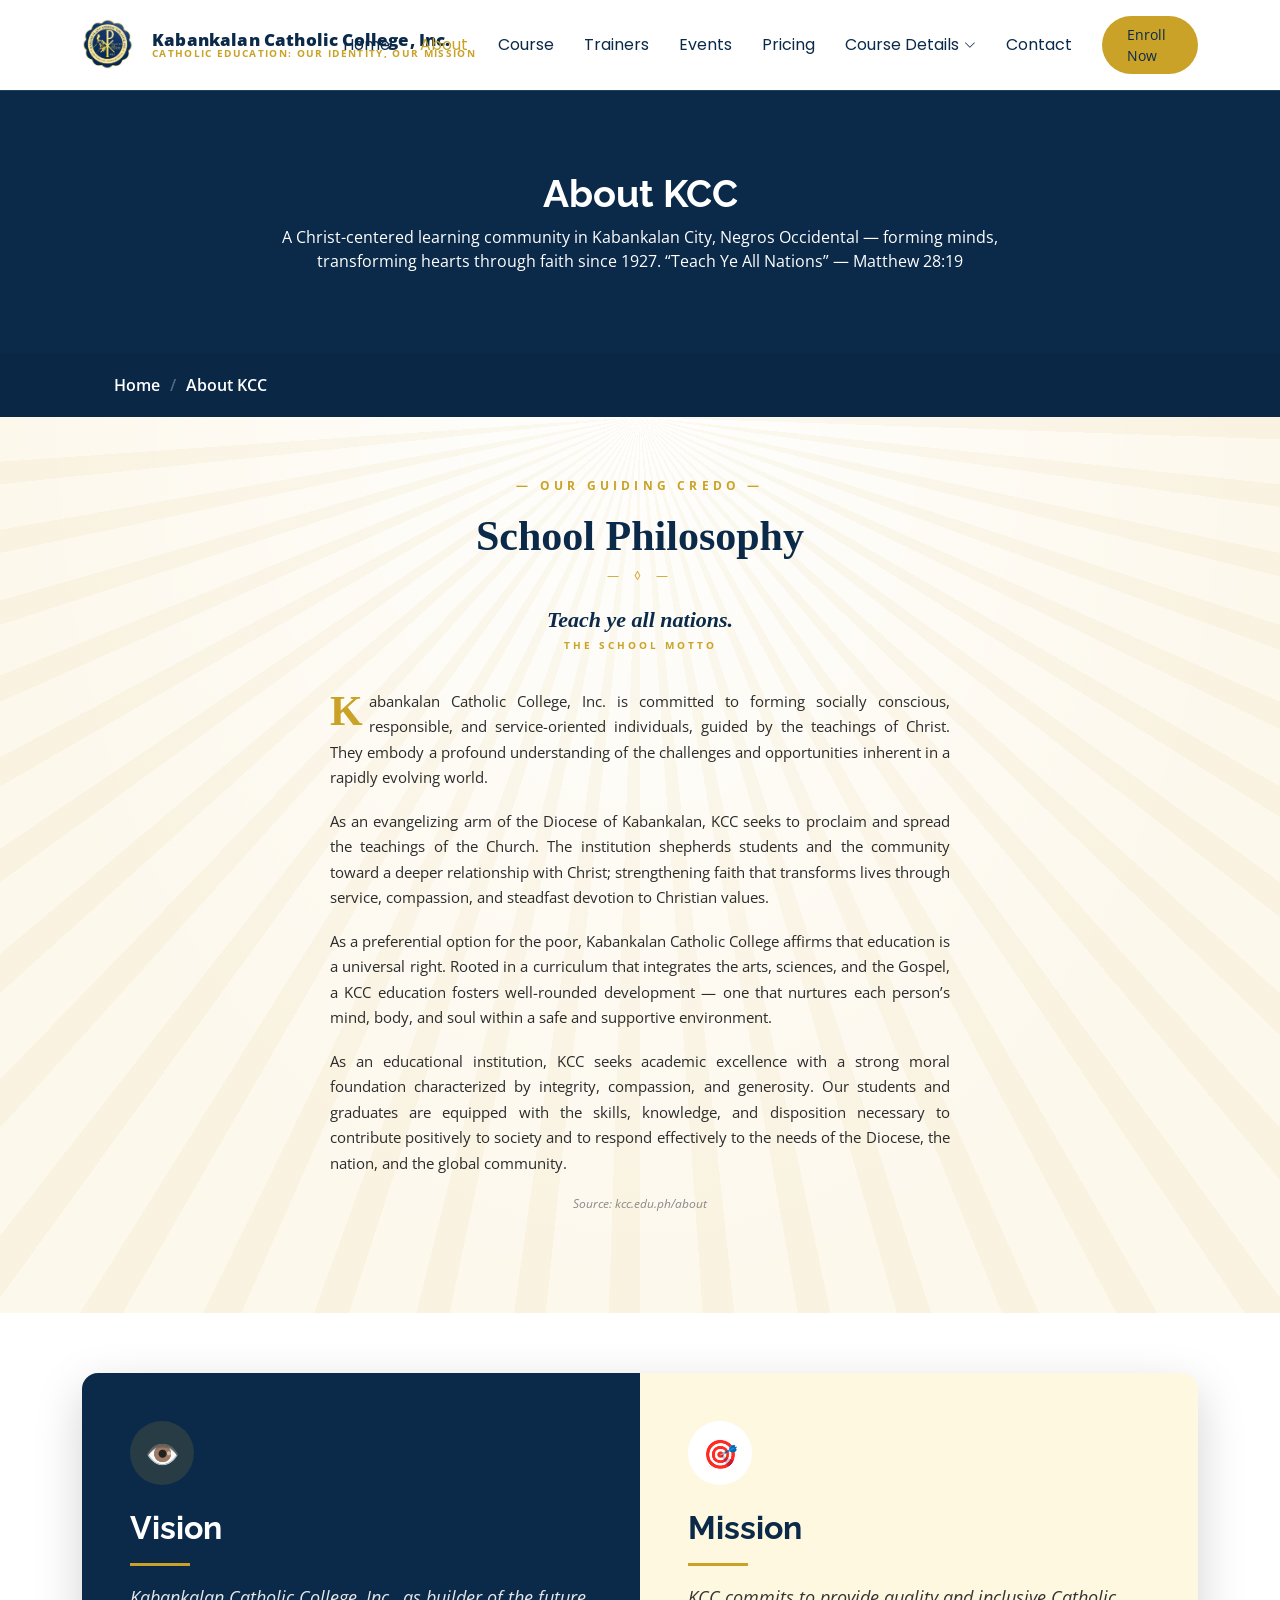
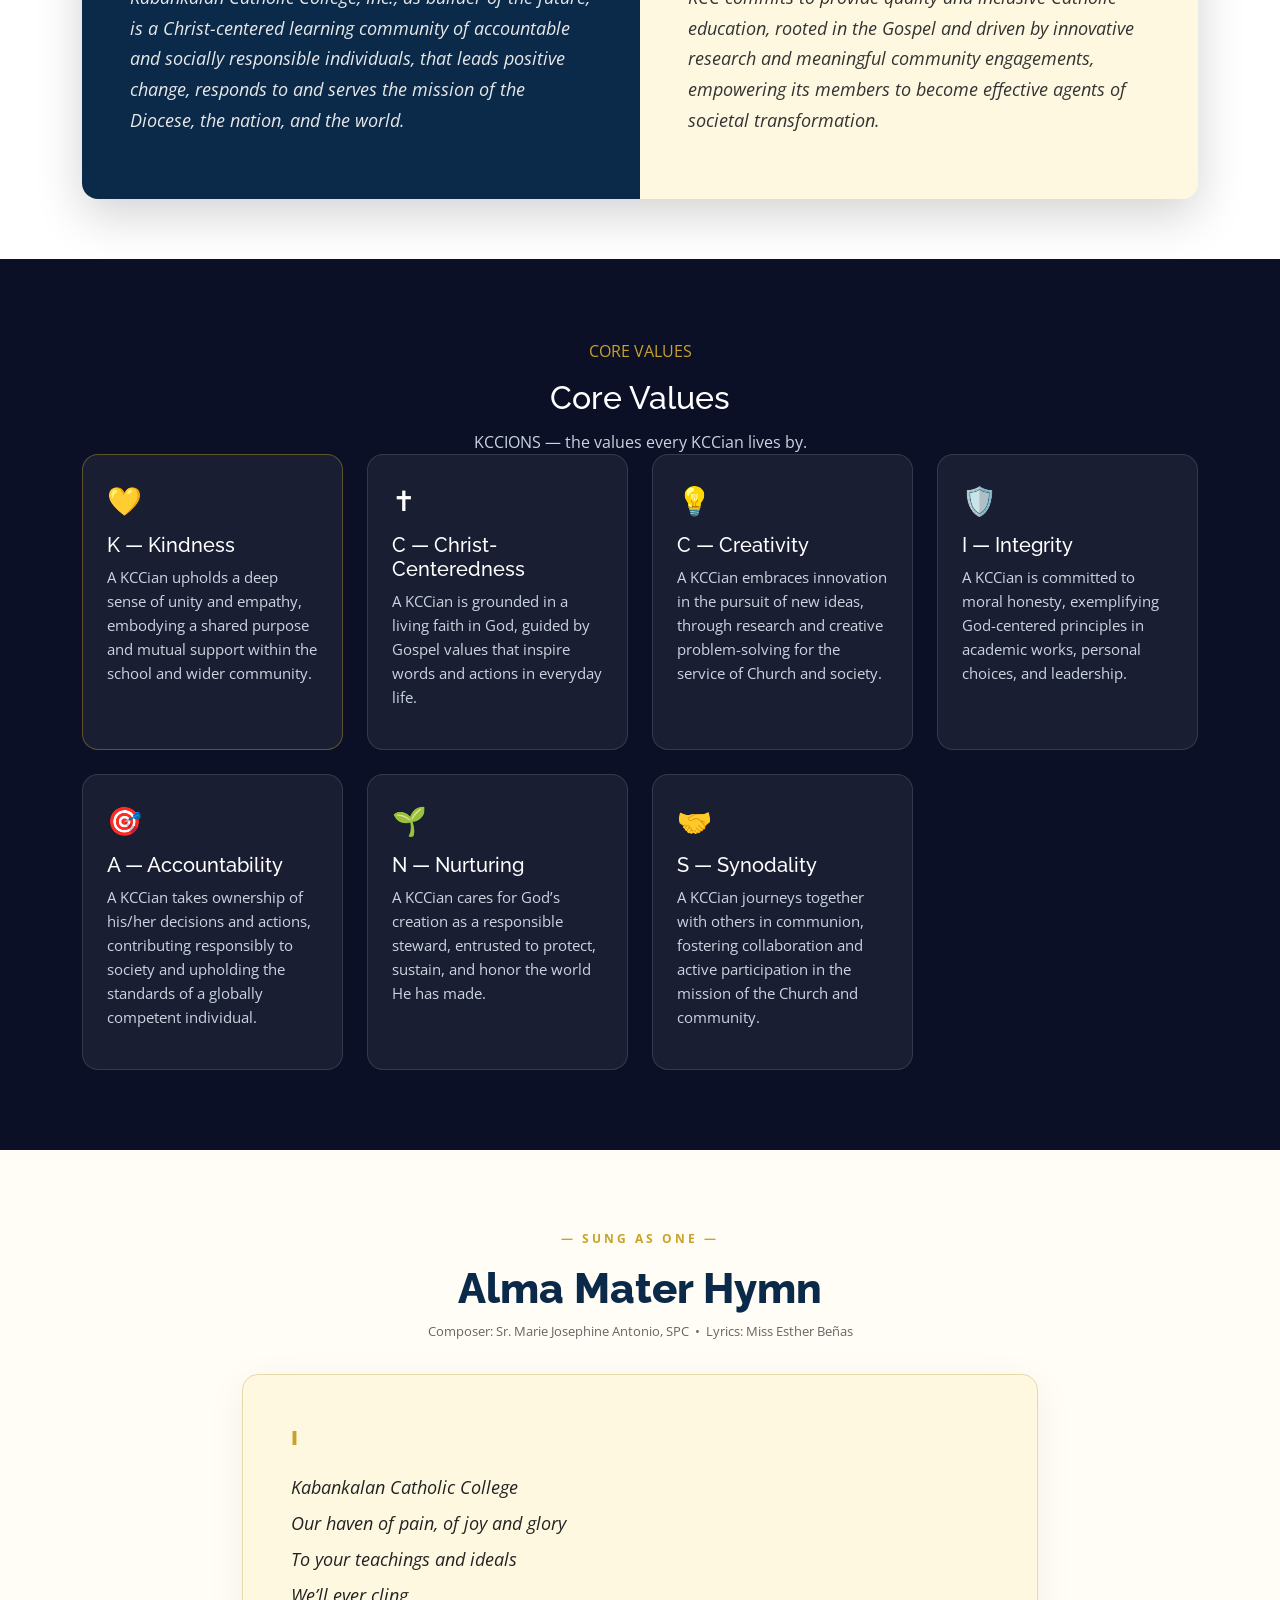
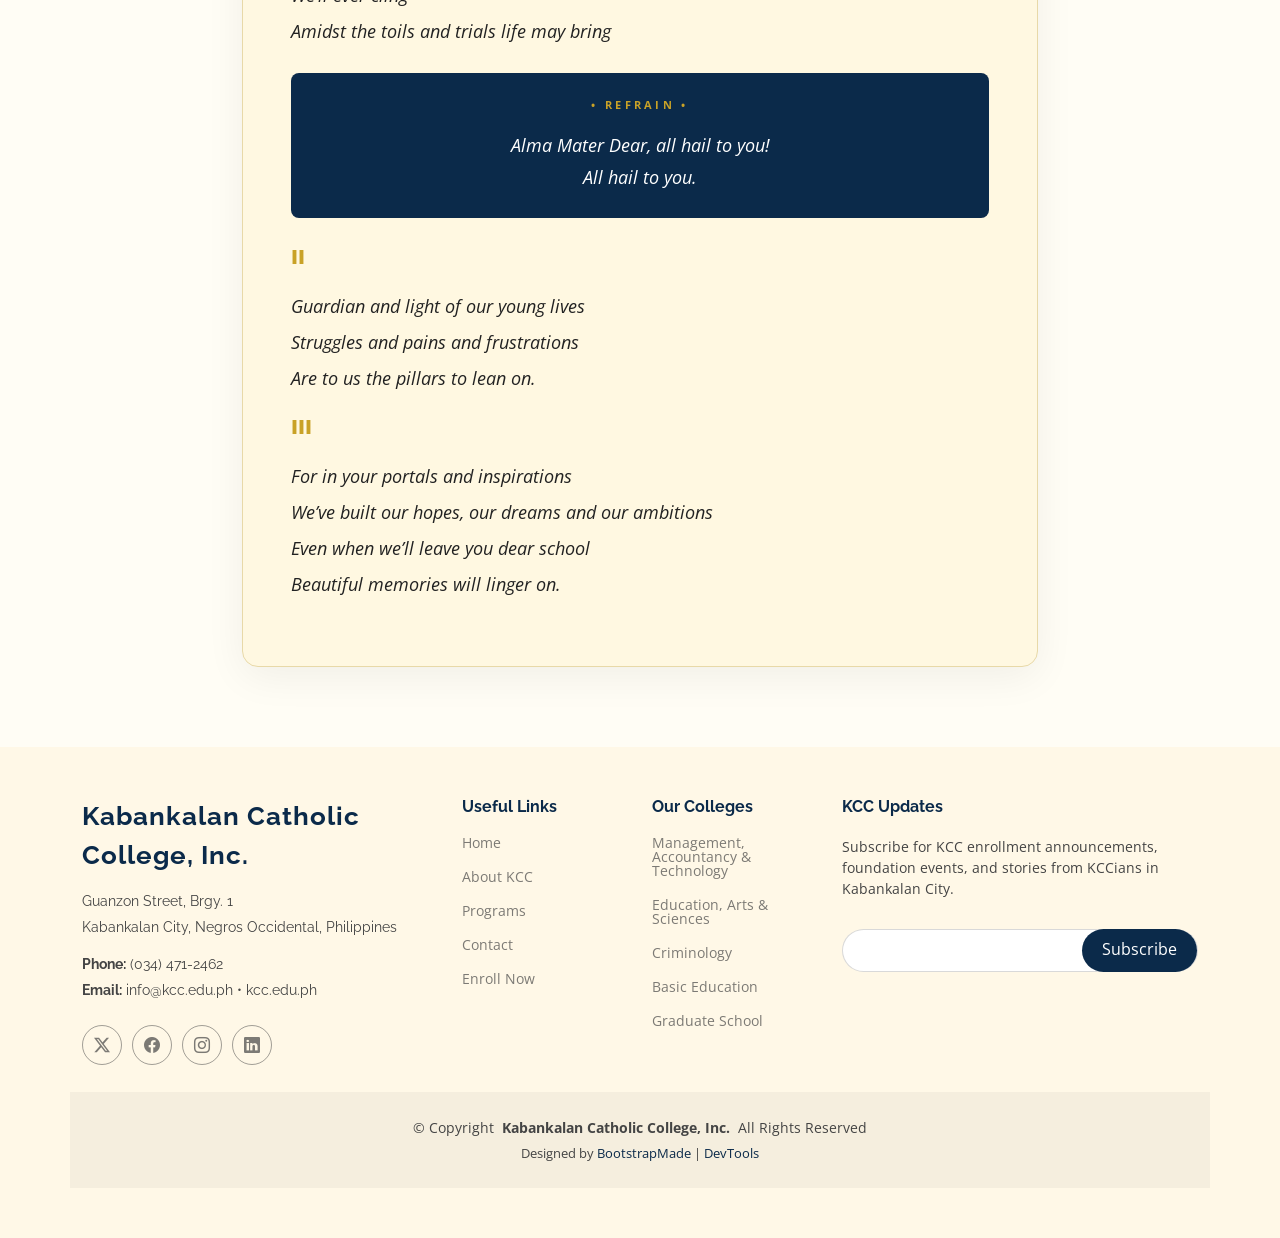
==== commit b234bf57: "Header: same KCC seal, name, and tagline on every page" ====
--- a/about.html
+++ b/about.html
@@ -43,10 +43,12 @@
     <div class="container-fluid container-xl position-relative d-flex align-items-center">
 
       <a href="index.html" class="logo d-flex align-items-center me-auto">
-        <!-- Uncomment the line below if you also wish to use an image logo -->
-        <!-- <img src="assets/img/logo.webp" alt=""> -->
-        <h1 class="sitename">KCC</h1>
-      </a>
+         <img src="assets/img/kcc-logo.webp" alt="Kabankalan Catholic College, Inc. seal" style="height:52px;width:52px;object-fit:contain;flex-shrink:0">
+       <span style="display:flex;flex-direction:column;line-height:1.15;margin-left:10px">
+         <span style="font-size:17px;font-weight:800;color:#0B2A4A;letter-spacing:.01em;white-space:nowrap">Kabankalan Catholic College, Inc.</span>
+         <span style="font-size:9.5px;font-weight:700;color:#C9A227;letter-spacing:.14em;text-transform:uppercase;white-space:nowrap">Catholic Education: Our Identity, Our Mission</span>
+       </span>
+       </a>
 
       <nav id="navmenu" class="navmenu">
         <ul>
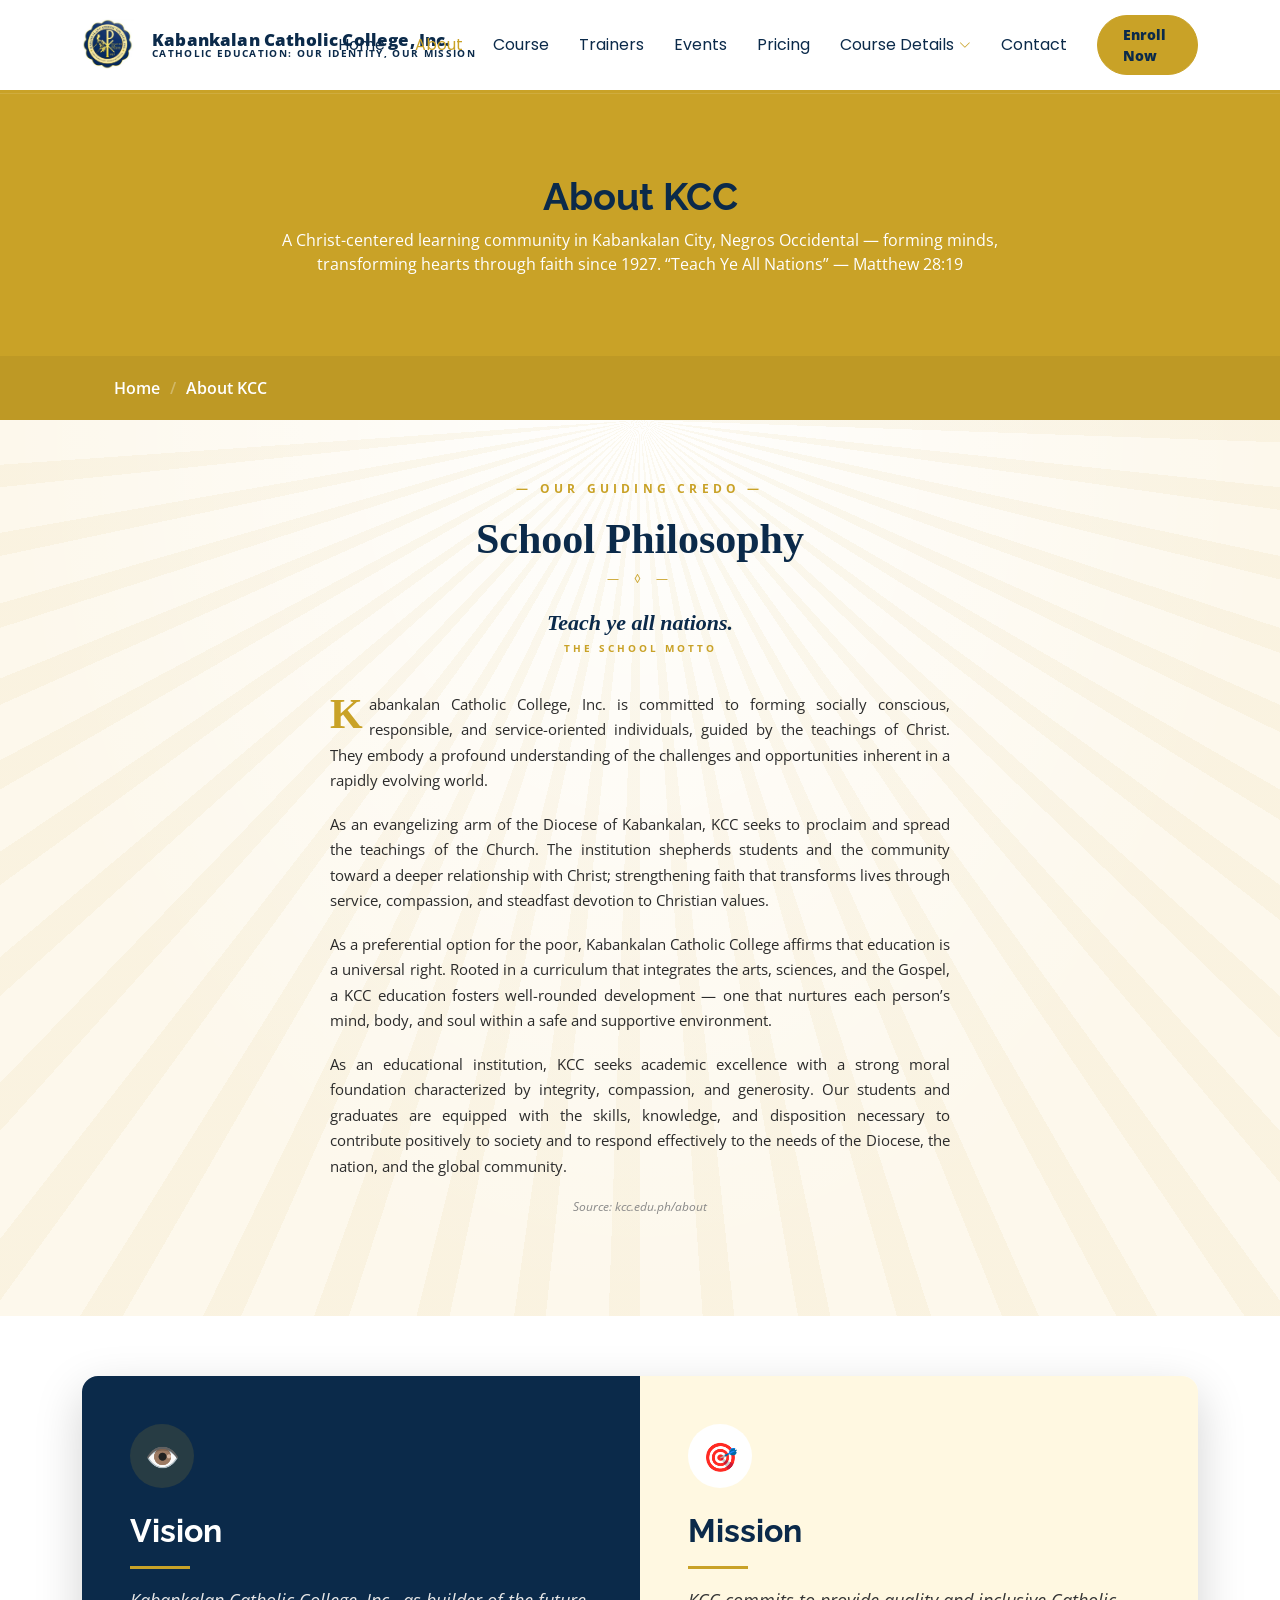
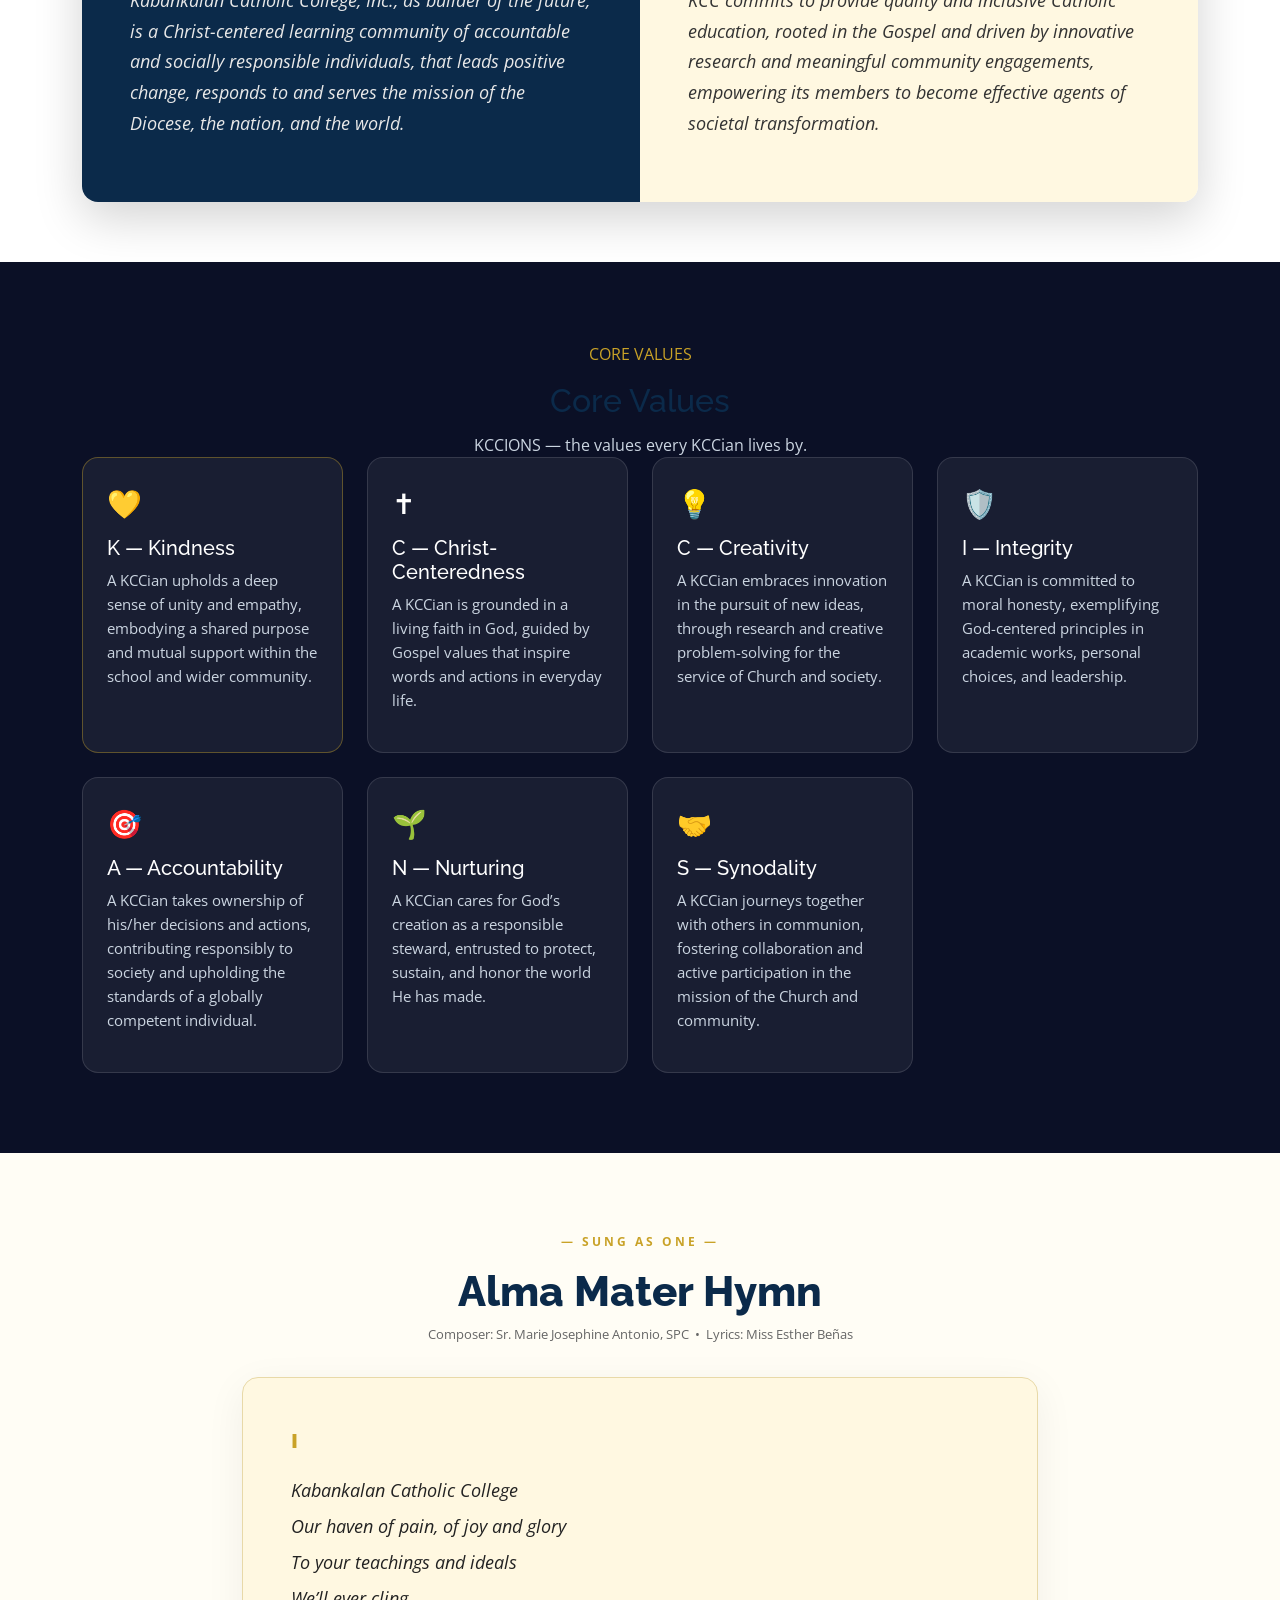
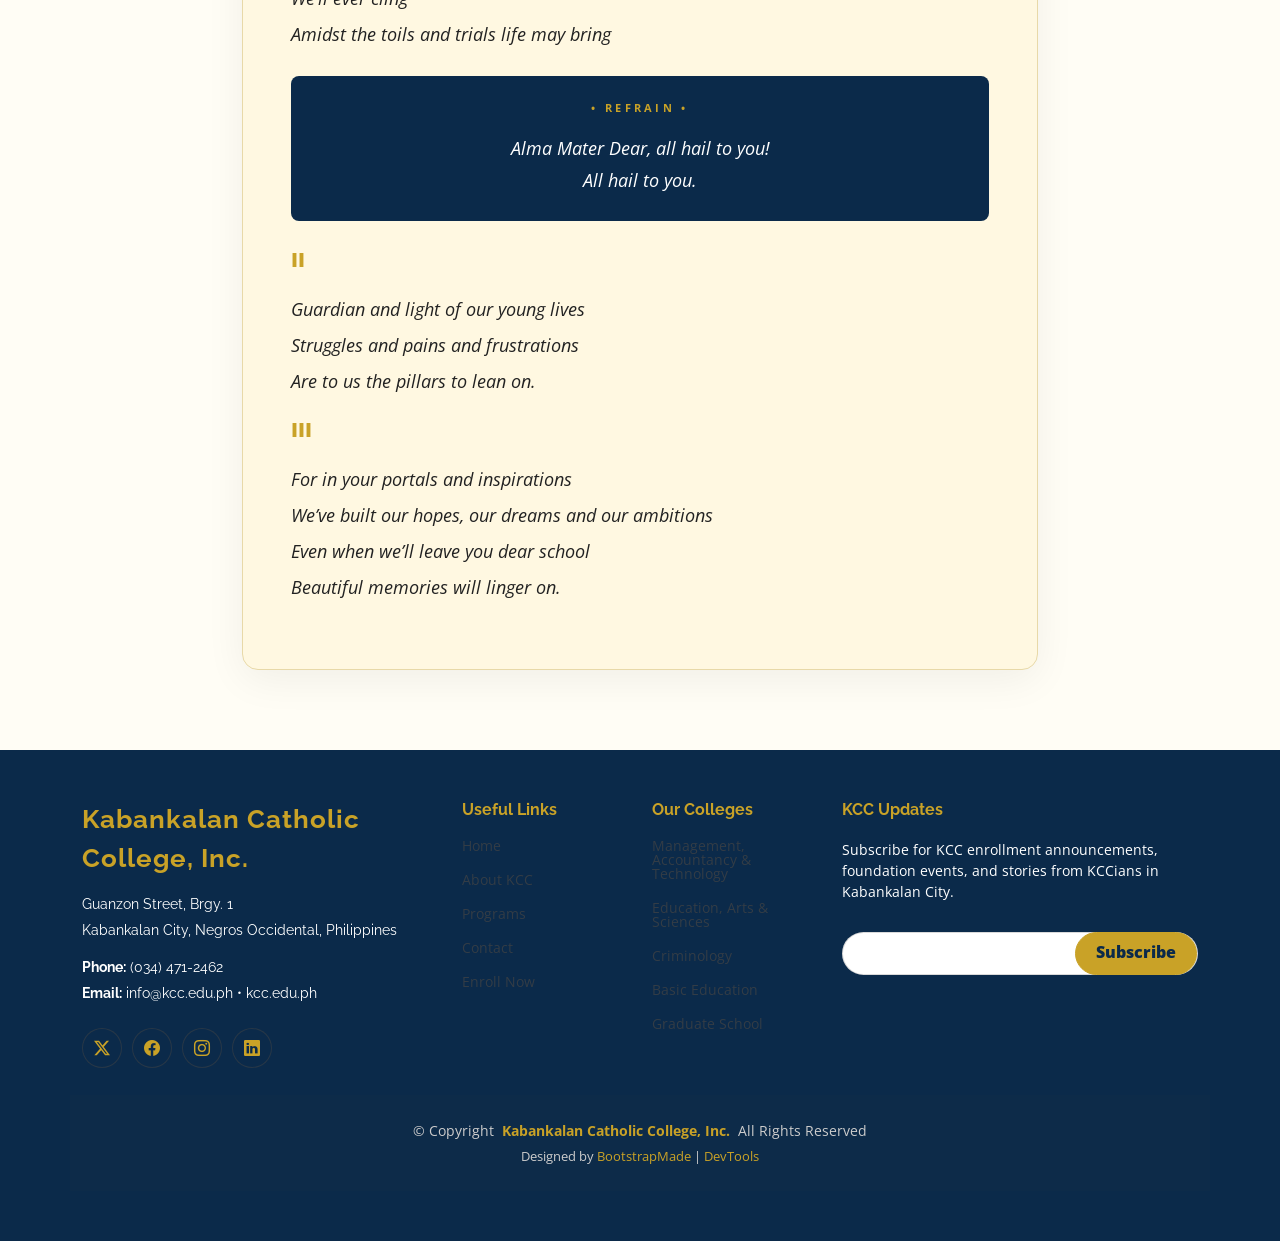
==== commit 2d4c9ff6: "KCC blue and gold theme on all pages" ====
--- a/about.html
+++ b/about.html
@@ -1,3 +1,4 @@
+
 
 <!DOCTYPE html>
 <html lang="en">
@@ -10,8 +11,8 @@
   <meta name="keywords" content="Kabankalan Catholic College, KCC, About KCC, Catholic education">
 
   <!-- Favicons -->
-  <link href="assets/img/favicon.png" rel="icon">
-  <link href="assets/img/apple-touch-icon.png" rel="apple-touch-icon">
+  <link href="assets/img/favicon.png?v=8" rel="icon">
+  <link href="assets/img/apple-touch-icon.png?v=8" rel="apple-touch-icon">
 
   <!-- Fonts -->
   <link href="https://fonts.googleapis.com" rel="preconnect">
@@ -27,6 +28,51 @@
 
   <!-- Main CSS File -->
   <link href="assets/css/main.css" rel="stylesheet">
+
+<!-- KCC THEME - Blue & Gold to match KCC Seal -->
+<style>
+:root{
+  --kcc-navy:#0B2A4A; --kcc-navy2:#0E3560; --kcc-gold:#C9A227; --kcc-gold2:#E8C547;
+  --kcc-cream:#FFF8E1; --kcc-light:#F5F1DE;
+  --accent-color:#C9A227 !important; --heading-color:#0B2A4A !important;
+}
+body{color:#333}
+a{color:#0B2A4A} a:hover{color:#C9A227}
+h1,h2,h3,h4,h5,h6,.sitename{color:#0B2A4A}
+/* Header + nav */
+.header{background:#fff;border-bottom:3px solid #C9A227}
+.header .logo span,.kcc-logo-name{color:#0B2A4A !important}
+.kcc-logo-tag{color:#C9A227 !important}
+.navmenu a{color:#0B2A4A} .navmenu a:hover,.navmenu .active{color:#C9A227 !important}
+.btn-getstarted,.btn-get-started,.more-btn,.btn-primary,.email-form input[type="submit"]{background:#C9A227 !important;color:#0B2A4A !important;border:1px solid #C9A227 !important;font-weight:800}
+.btn-getstarted:hover,.btn-get-started:hover,.more-btn:hover{background:#0B2A4A !important;color:#C9A227 !important;border-color:#0B2A4A !important}
+/* Section titles / eyebrows */
+.section-title h2,.section-title p,.kcc-titlebar h2{color:#0B2A4A !important}
+.section-title h2::after,.section-title p::after{background:#C9A227 !important}
+.kcc-eyebrow,.kcc-eyebrow2{color:#C9A227 !important}
+/* Hero */
+.hero h2{color:#fff !important} .hero p{color:#EDEDED}
+.hero .btn-get-started{background:#C9A227;color:#0B2A4A}
+/* Cards / courses / events / trainers */
+.course-item,.card,.stats-item,.why-box,.kcc-head-card,.pricing-item,.service-item{border-top:3px solid #C9A227 !important}
+.course-item h3 a,.card-title a{color:#0B2A4A} .course-item h3 a:hover,.card-title a:hover{color:#C9A227}
+.price,.pricing-item h4,.stats-item span{color:#0B2A4A !important}
+.stats-item p,.course-item .category{color:#C9A227 !important;font-weight:700}
+/* Badges, icons */
+.bi{color:#C9A227} .social-links a,.social a{background:#0B2A4A !important;color:#C9A227 !important}
+.social-links a:hover{background:#C9A227 !important;color:#0B2A4A !important}
+/* Footer */
+.footer{background:#0B2A4A !important;color:#fff} .footer h4,.footer .sitename{color:#C9A227 !important}
+.footer a{color:#EDEDED} .footer a:hover{color:#C9A227}
+.copyright,.credits{color:#ccc} .credits a{color:#C9A227}
+/* Forms / inputs focus */
+input:focus,textarea:focus,select:focus{border-color:#C9A227 !important;box-shadow:0 0 0 2px rgba(201,162,39,.2) !important}
+/* Scroll top / preloader accent */
+#scroll-top{background:#C9A227 !important;color:#0B2A4A !important}
+#preloader:before{border-color:#C9A227 #0B2A4A #C9A227 #0B2A4A !important}
+</style>
+<!-- /KCC THEME -->
+
 
   <!-- =======================================================
   * Template Name: Mentor - customized for Kabankalan Catholic College, Inc. (Project 2)
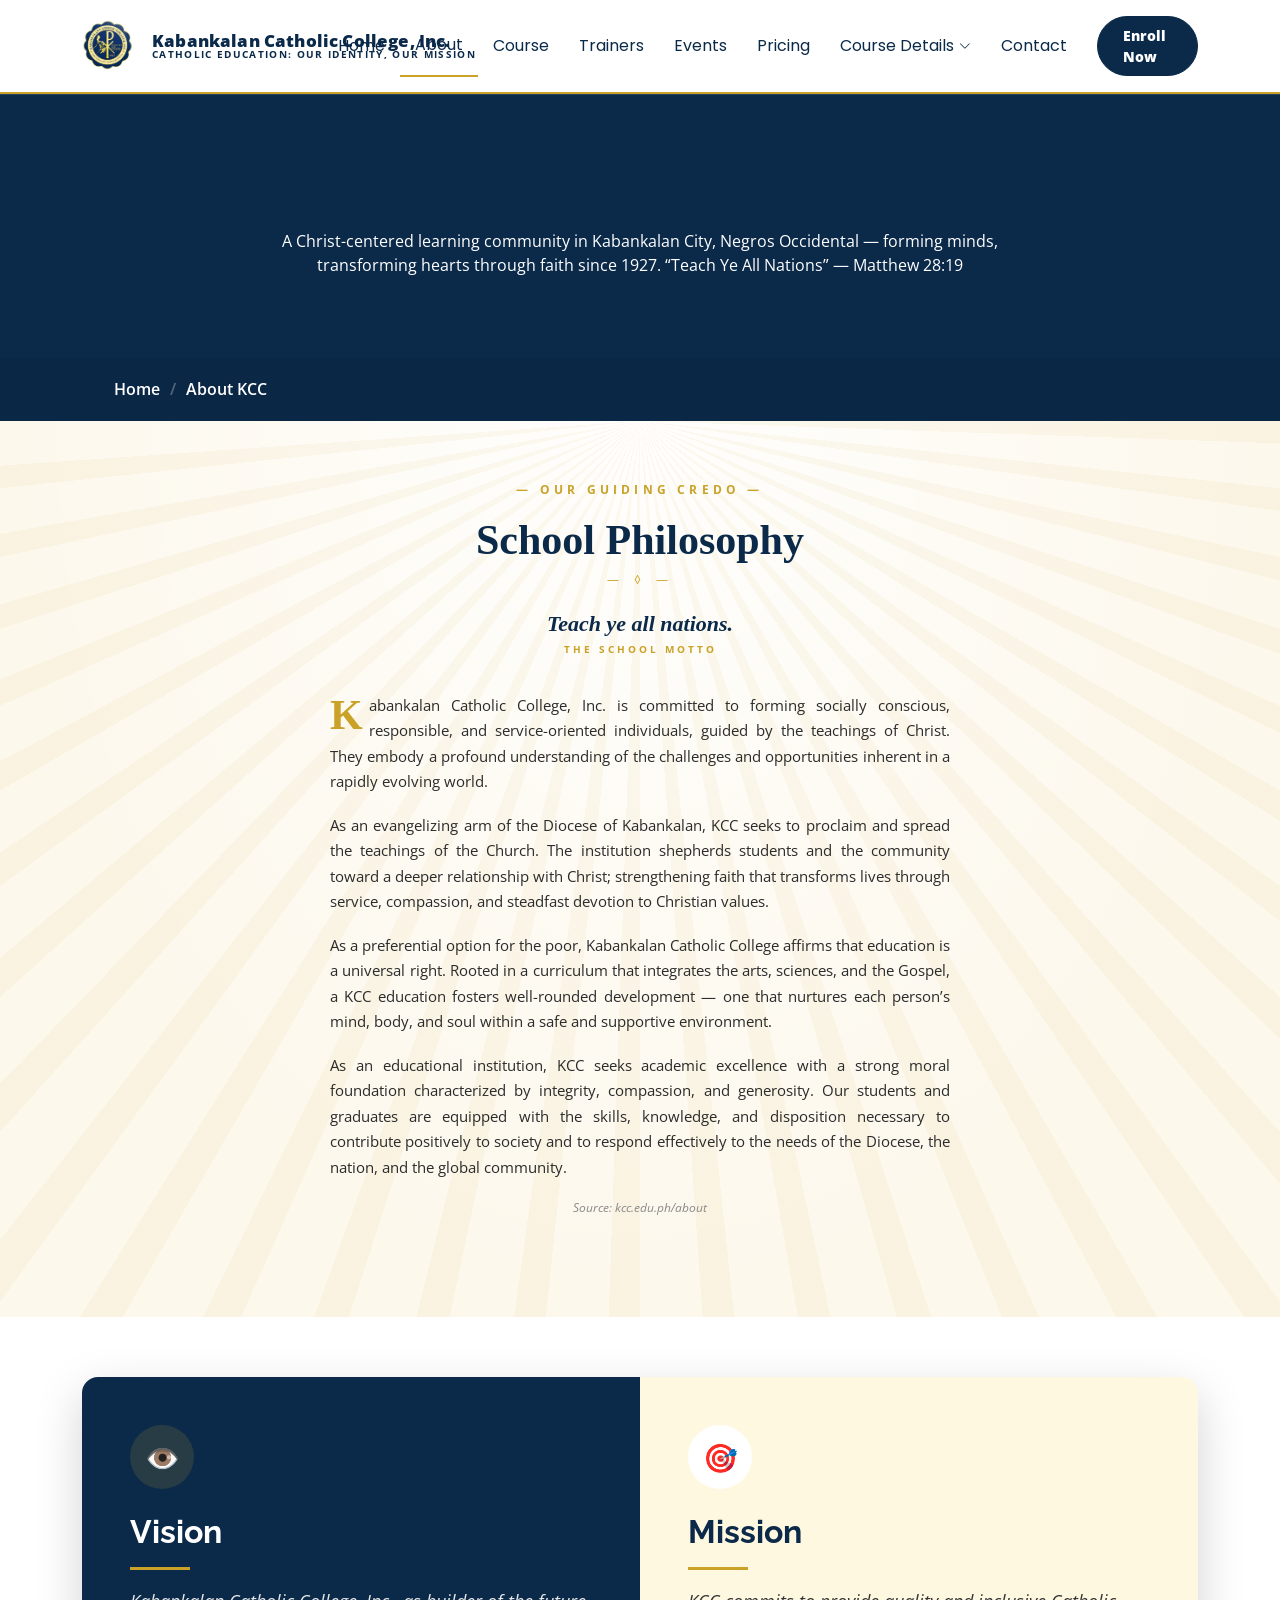
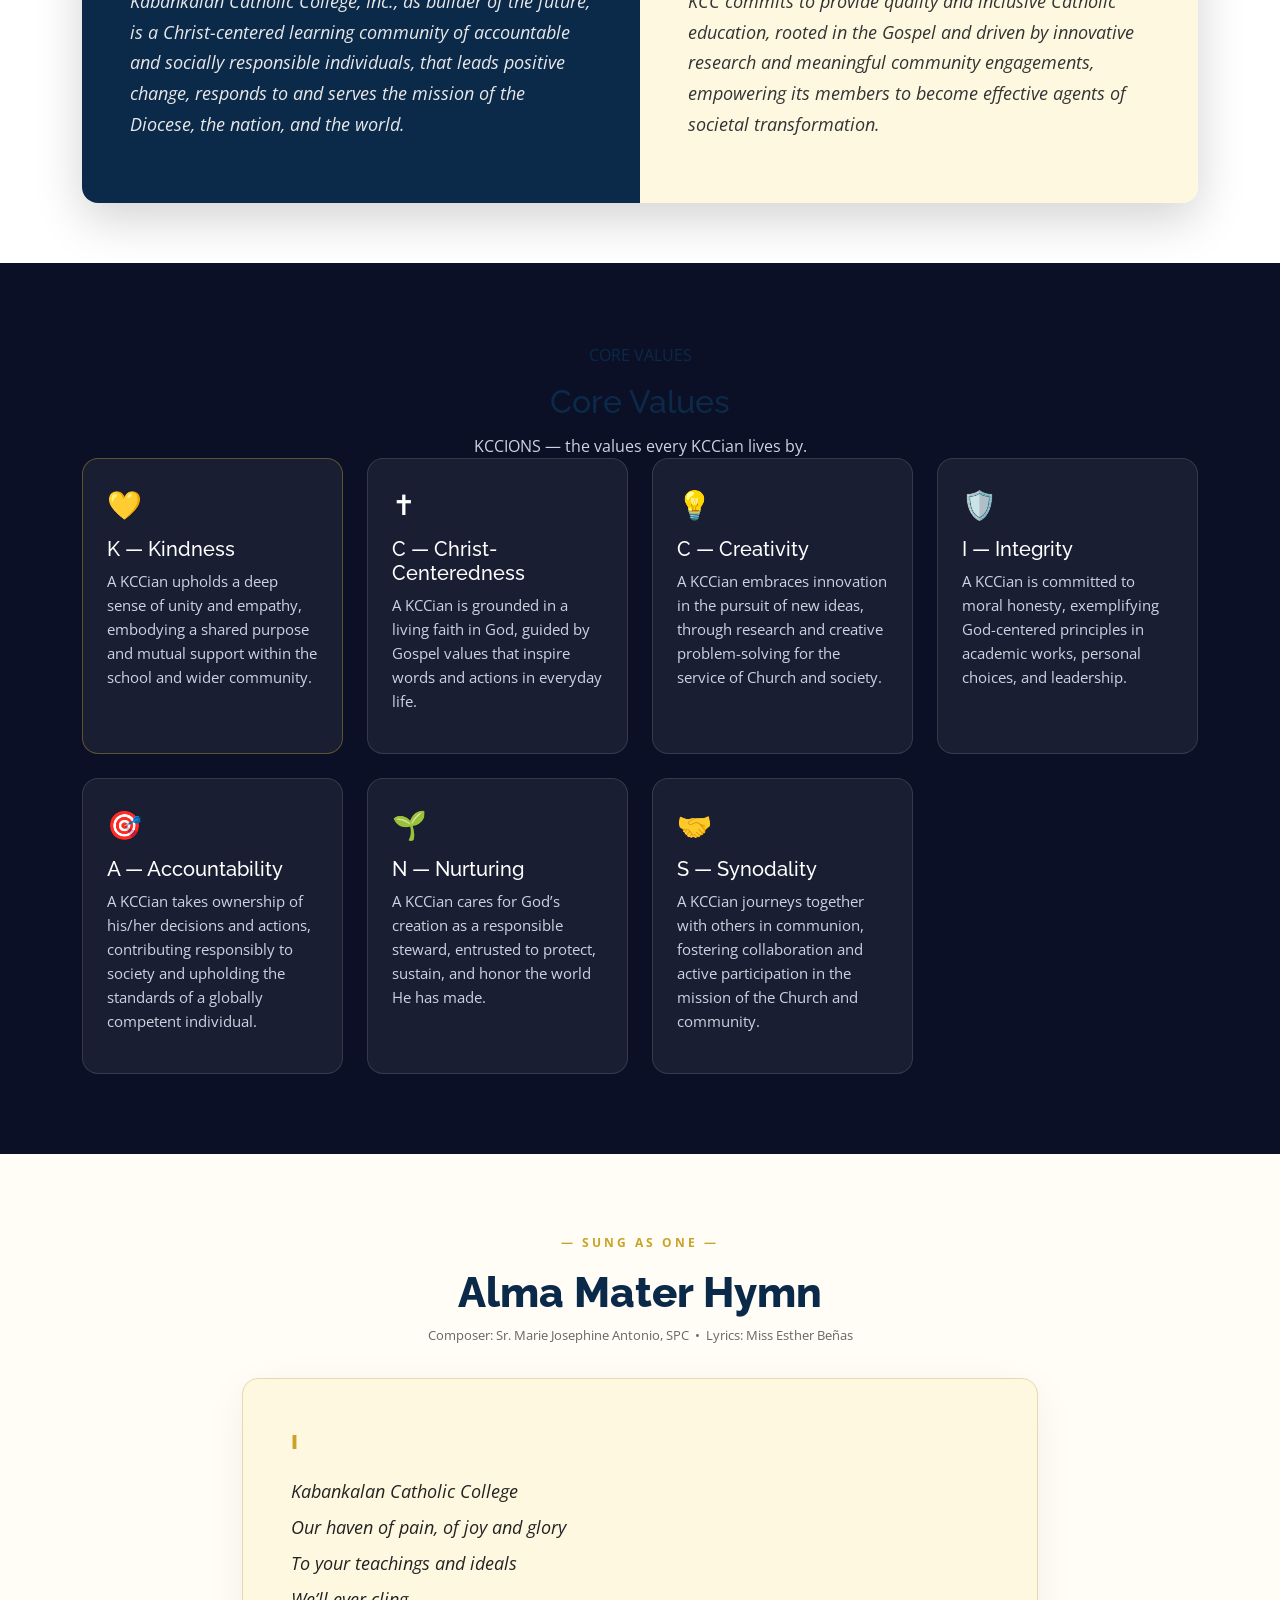
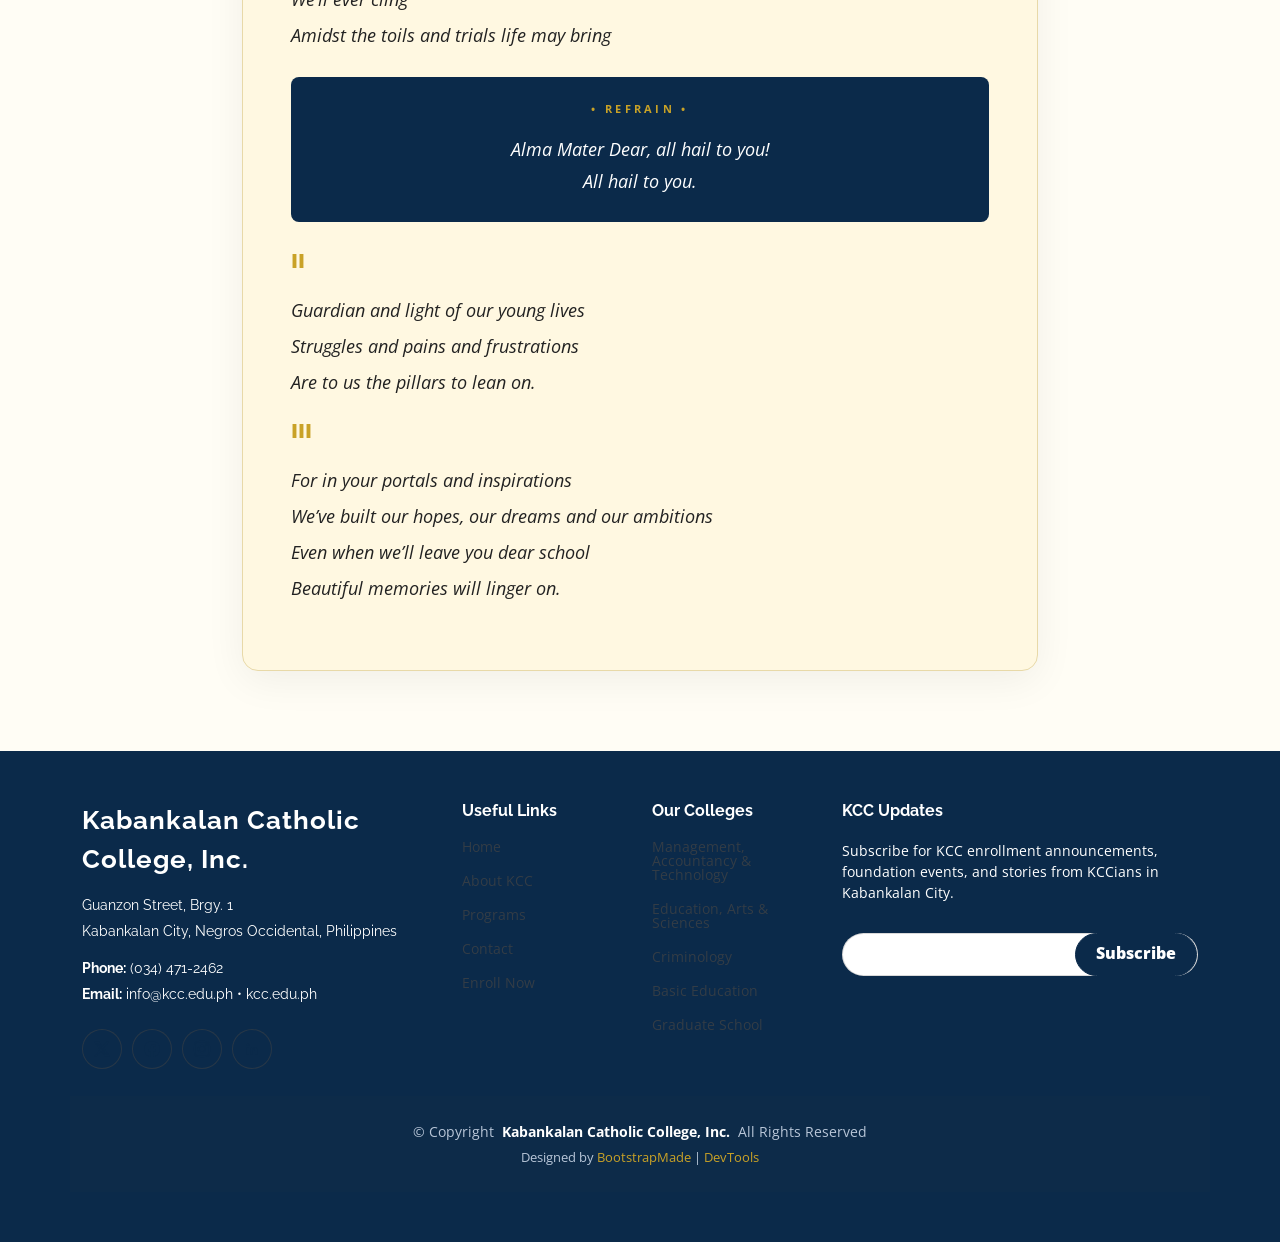
==== commit 80fdca14: "Blue majority theme, gold accent only" ====
--- a/about.html
+++ b/about.html
@@ -29,52 +29,68 @@
   <!-- Main CSS File -->
   <link href="assets/css/main.css" rel="stylesheet">
 
-<!-- KCC THEME - Blue & Gold to match KCC Seal -->
+<!-- KCC THEME - BLUE MAJORITY, GOLD ACCENT ONLY -->
 <style>
 :root{
-  --kcc-navy:#0B2A4A; --kcc-navy2:#0E3560; --kcc-gold:#C9A227; --kcc-gold2:#E8C547;
-  --kcc-cream:#FFF8E1; --kcc-light:#F5F1DE;
-  --accent-color:#C9A227 !important; --heading-color:#0B2A4A !important;
+  --kcc-navy:#0B2A4A; --kcc-navy2:#0E3560; --kcc-blue:#123F6B; --kcc-gold:#C9A227;
+  --accent-color:#0B2A4A !important; --heading-color:#0B2A4A !important;
 }
 body{color:#333}
-a{color:#0B2A4A} a:hover{color:#C9A227}
+/* Links - blue */
+a{color:#0B2A4A} a:hover{color:#123F6B}
 h1,h2,h3,h4,h5,h6,.sitename{color:#0B2A4A}
-/* Header + nav */
-.header{background:#fff;border-bottom:3px solid #C9A227}
+/* Header - white with thin gold line, blue text */
+.header{background:#fff;border-bottom:2px solid #C9A227}
 .header .logo span,.kcc-logo-name{color:#0B2A4A !important}
-.kcc-logo-tag{color:#C9A227 !important}
-.navmenu a{color:#0B2A4A} .navmenu a:hover,.navmenu .active{color:#C9A227 !important}
-.btn-getstarted,.btn-get-started,.more-btn,.btn-primary,.email-form input[type="submit"]{background:#C9A227 !important;color:#0B2A4A !important;border:1px solid #C9A227 !important;font-weight:800}
-.btn-getstarted:hover,.btn-get-started:hover,.more-btn:hover{background:#0B2A4A !important;color:#C9A227 !important;border-color:#0B2A4A !important}
-/* Section titles / eyebrows */
+.kcc-logo-tag{color:#8A6D0A !important}
+.navmenu a{color:#0B2A4A} .navmenu a:hover,.navmenu .active{color:#0B2A4A !important;border-bottom:2px solid #C9A227}
+/* Buttons - BLUE majority */
+.btn-getstarted,.btn-get-started,.more-btn,.btn-primary,.email-form input[type="submit"],.btn-get-started,.pricing-item .btn-buy{
+  background:#0B2A4A !important;color:#fff !important;border:1px solid #0B2A4A !important;font-weight:800}
+.btn-getstarted:hover,.btn-get-started:hover,.more-btn:hover,.btn-primary:hover{
+  background:#123F6B !important;color:#fff !important;border-color:#123F6B !important}
+/* Hero - keep picture, blue overlay text, blue button */
+.hero h2{color:#fff !important} .hero p{color:#EDEDED}
+.hero .btn-get-started{background:#0B2A4A !important;color:#fff !important}
+/* Section titles - blue, gold only as small underline */
 .section-title h2,.section-title p,.kcc-titlebar h2{color:#0B2A4A !important}
 .section-title h2::after,.section-title p::after{background:#C9A227 !important}
-.kcc-eyebrow,.kcc-eyebrow2{color:#C9A227 !important}
-/* Hero */
-.hero h2{color:#fff !important} .hero p{color:#EDEDED}
-.hero .btn-get-started{background:#C9A227;color:#0B2A4A}
-/* Cards / courses / events / trainers */
-.course-item,.card,.stats-item,.why-box,.kcc-head-card,.pricing-item,.service-item{border-top:3px solid #C9A227 !important}
-.course-item h3 a,.card-title a{color:#0B2A4A} .course-item h3 a:hover,.card-title a:hover{color:#C9A227}
+.kcc-eyebrow,.kcc-eyebrow2{color:#0B2A4A !important}
+.kcc-eyebrow::before,.kcc-eyebrow::after,.kcc-eyebrow2::before,.kcc-eyebrow2::after{background:#C9A227 !important}
+/* Cards - blue top border, gold only as thin bottom line */
+.course-item,.card,.stats-item,.why-box,.pricing-item,.service-item{
+  border:1px solid #D9E1EC !important;border-top:4px solid #0B2A4A !important}
+.course-item h3 a,.card-title a{color:#0B2A4A} .course-item h3 a:hover,.card-title a:hover{color:#123F6B}
 .price,.pricing-item h4,.stats-item span{color:#0B2A4A !important}
-.stats-item p,.course-item .category{color:#C9A227 !important;font-weight:700}
-/* Badges, icons */
-.bi{color:#C9A227} .social-links a,.social a{background:#0B2A4A !important;color:#C9A227 !important}
-.social-links a:hover{background:#C9A227 !important;color:#0B2A4A !important}
-/* Footer */
-.footer{background:#0B2A4A !important;color:#fff} .footer h4,.footer .sitename{color:#C9A227 !important}
-.footer a{color:#EDEDED} .footer a:hover{color:#C9A227}
-.copyright,.credits{color:#ccc} .credits a{color:#C9A227}
-/* Forms / inputs focus */
-input:focus,textarea:focus,select:focus{border-color:#C9A227 !important;box-shadow:0 0 0 2px rgba(201,162,39,.2) !important}
-/* Scroll top / preloader accent */
-#scroll-top{background:#C9A227 !important;color:#0B2A4A !important}
-#preloader:before{border-color:#C9A227 #0B2A4A #C9A227 #0B2A4A !important}
+.stats-item p,.course-item .category{color:#0B2A4A !important;font-weight:700}
+/* Heads cards - blue majority */
+.kcc-head-card{border-top:5px solid #0B2A4A !important}
+.kcc-head-card.gold{border-top:5px solid #0B2A4A !important}
+.kcc-head-card::after{background:#C9A227 !important;height:3px !important}
+.kcc-initial.navy-bg,.kcc-initial.gold-bg{background:#0B2A4A !important;color:#fff !important}
+.kcc-role.gold-badge,.kcc-role.navy-badge{background:#E8EEF5 !important;color:#0B2A4A !important}
+.kcc-divider{background:#C9A227 !important}
+/* Icons - blue */
+.bi{color:#0B2A4A}
+.social-links a,.social a{background:#0B2A4A !important;color:#fff !important}
+.social-links a:hover{background:#123F6B !important;color:#fff !important}
+/* Why Us box - blue */
+.why-box{background:#0B2A4A !important;color:#fff} .why-box h3{color:#fff !important} .why-box p{color:#EDEDED}
+/* Counts - blue numbers */
+.counts{background:#EAF0F7 !important}
+/* Footer - deep blue */
+.footer{background:#0B2A4A !important;color:#fff} .footer h4,.footer .sitename{color:#fff !important}
+.footer a{color:#D9E1EC} .footer a:hover{color:#C9A227}
+.copyright,.credits{color:#B8C6D8} .credits a{color:#C9A227}
+/* Forms */
+input:focus,textarea:focus,select:focus{border-color:#0B2A4A !important;box-shadow:0 0 0 2px rgba(11,42,74,.15) !important}
+#scroll-top{background:#0B2A4A !important;color:#fff !important}
+#preloader:before{border-color:#0B2A4A #C9A227 #0B2A4A #C9A227 !important}
 </style>
 <!-- /KCC THEME -->
 
 
-  <!-- =======================================================
+<!-- =======================================================
   * Template Name: Mentor - customized for Kabankalan Catholic College, Inc. (Project 2)
   * Template URL: https://bootstrapmade.com/mentor-free-education-bootstrap-theme/
   * Updated: Jul 07 2025 with Bootstrap v5.3.7
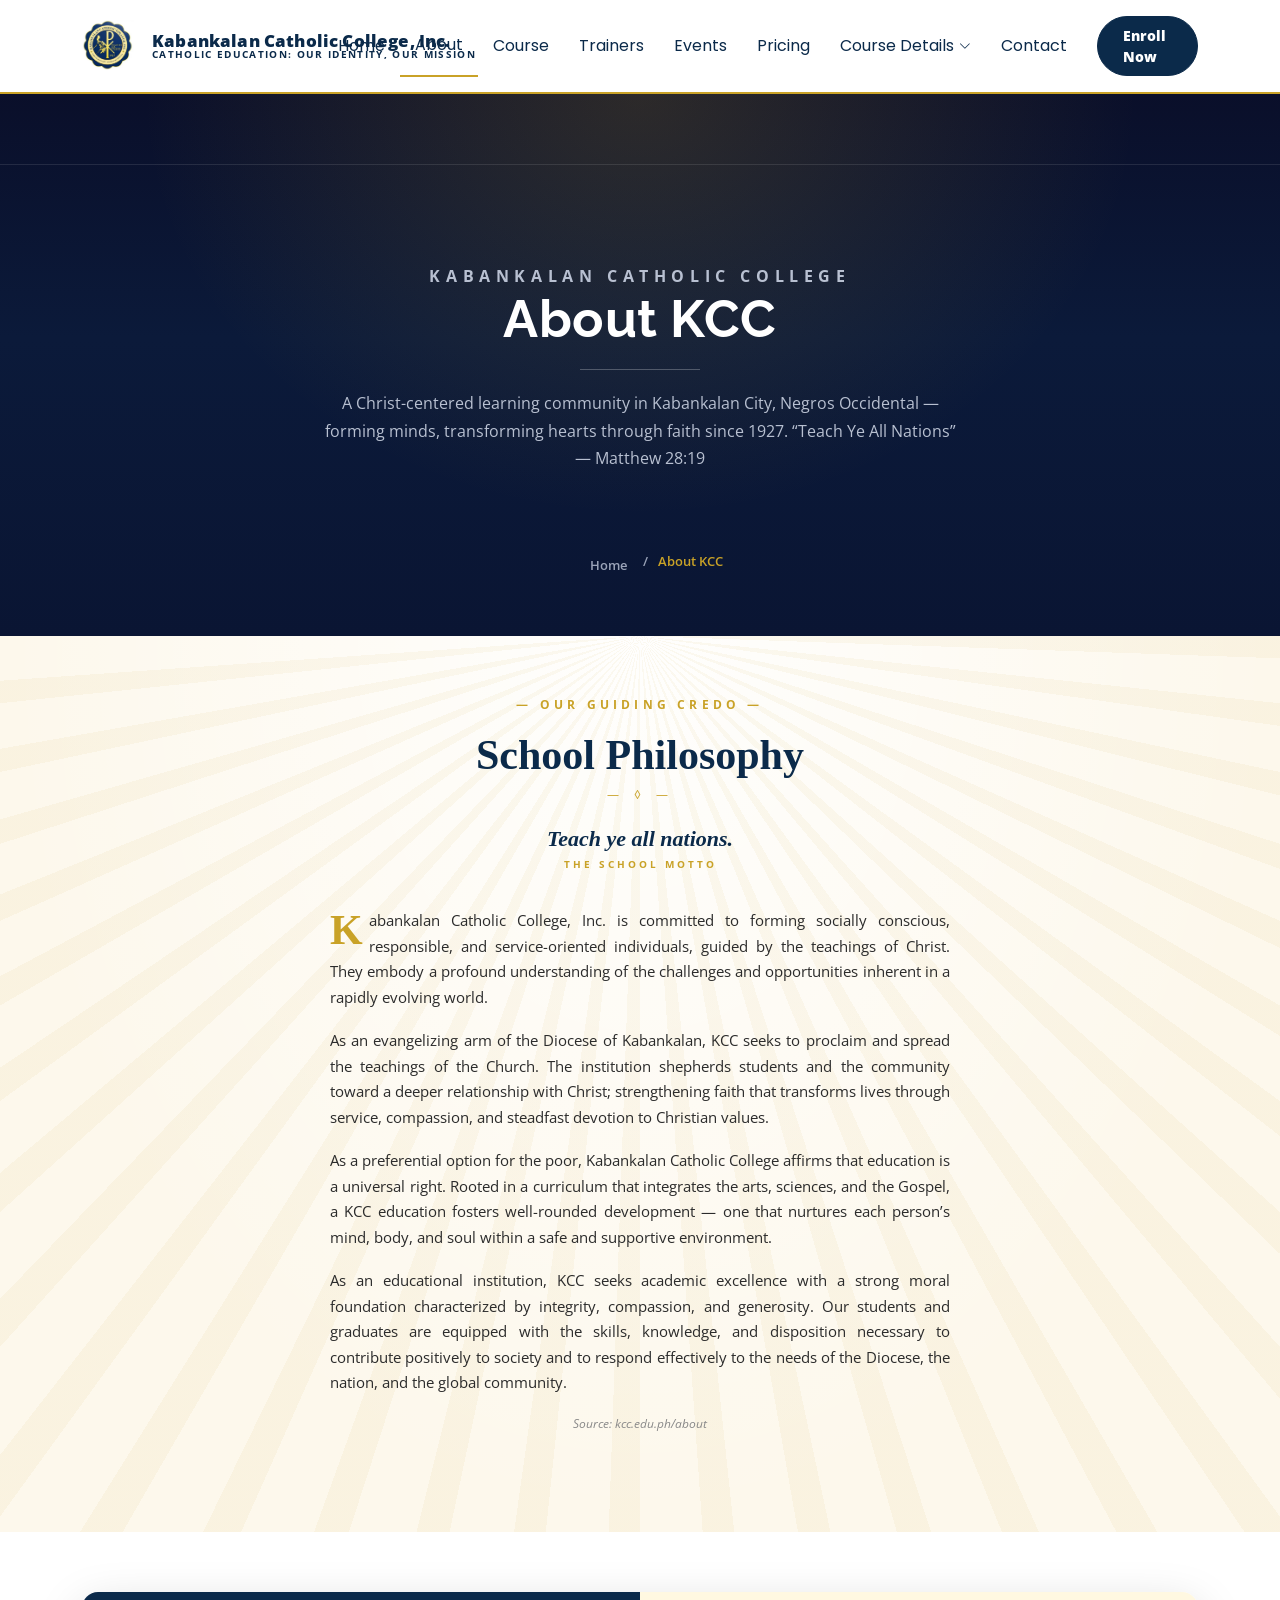
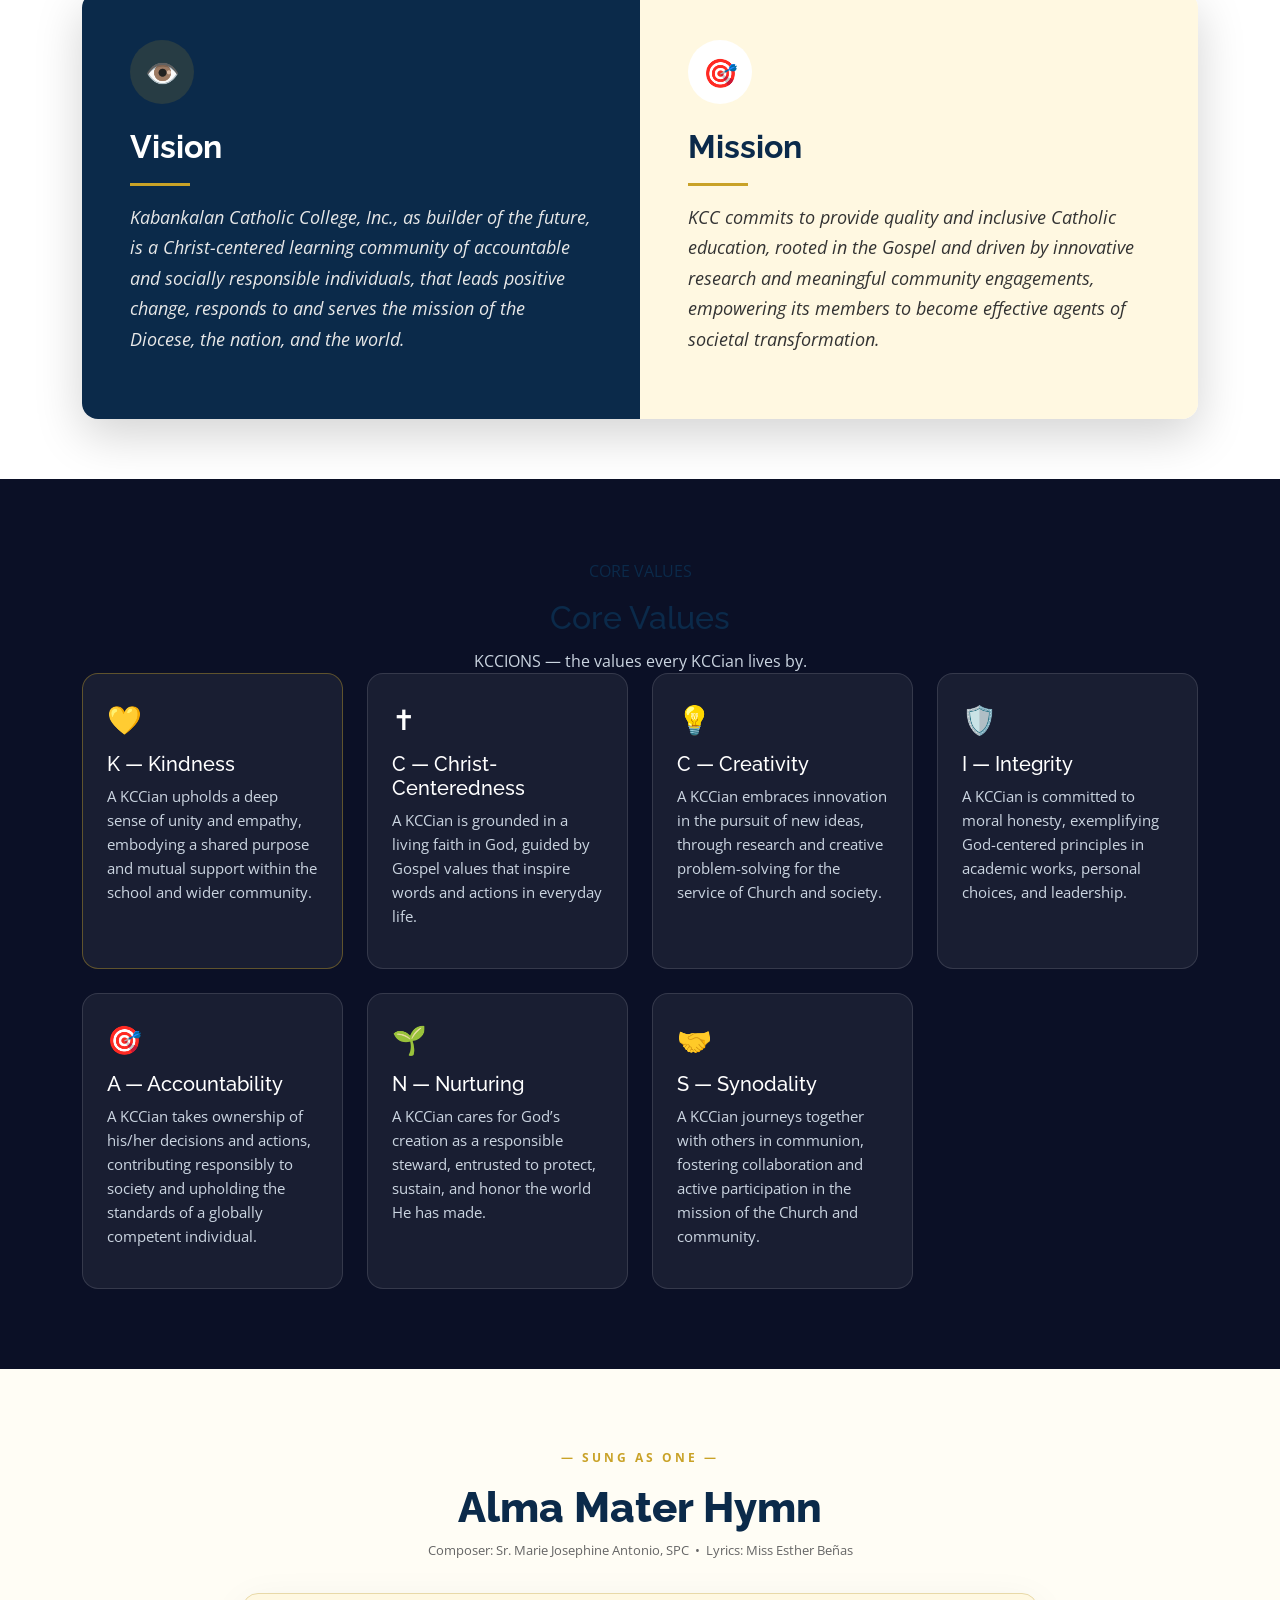
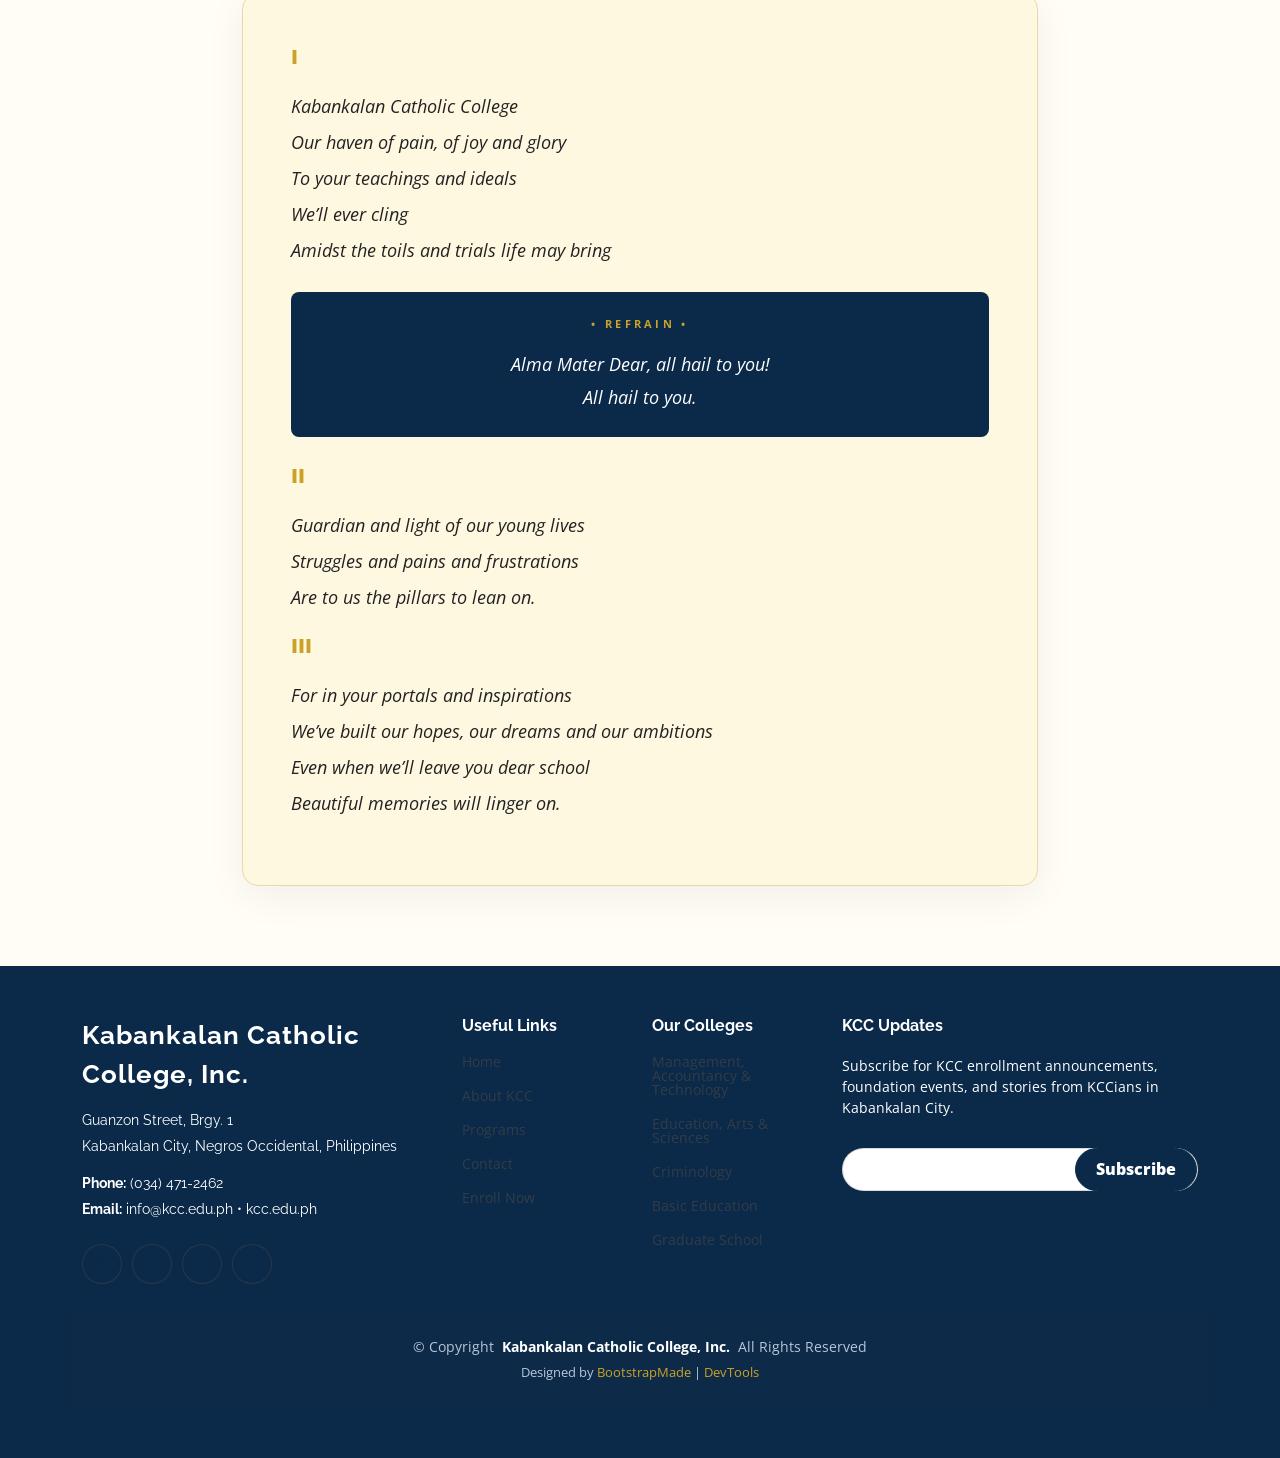
==== commit 76b63704: "Dark navy top with gold eyebrow on all pages" ====
--- a/about.html
+++ b/about.html
@@ -89,6 +89,46 @@
 </style>
 <!-- /KCC THEME -->
 
+<!-- KCC DARK TOP - like News & Updates reference -->
+<style>
+.page-title{
+  background:linear-gradient(180deg,#0A0F2A 0%,#0B1A3A 45%,#0A1533 100%) !important;
+  padding:70px 0 60px !important; text-align:center; position:relative; overflow:hidden;
+}
+.page-title::before{content:"";position:absolute;inset:0;
+  background:radial-gradient(ellipse at 50% 0%,rgba(201,162,39,.18) 0%,transparent 55%);}
+.page-title .heading{position:relative;z-index:1}
+.kcc-page-eyebrow{
+  font-size:12px;font-weight:700;letter-spacing:.35em;text-transform:uppercase;
+  color:#C9A227 !important; margin:0 0 16px !important; text-align:center;
+}
+.page-title h1{
+  color:#fff !important; font-size:52px !important; font-weight:700 !important;
+  letter-spacing:.01em; line-height:1.1; margin:0 0 20px !important;
+}
+.page-title h1::after{
+  content:""; display:block; width:120px; height:1px; background:rgba(255,255,255,.25);
+  margin:22px auto 0; position:relative;
+}
+.page-title p{color:#B8C0D1 !important; font-size:16px !important; line-height:1.7; max-width:640px; margin:18px auto 0 !important}
+/* Breadcrumbs - Home gray, current gold, like screenshot */
+.page-title .breadcrumbs{background:transparent !important; padding:0 !important; position:relative;z-index:1}
+.page-title .breadcrumbs ol{justify-content:center; gap:6px}
+.page-title .breadcrumbs a{color:#9AA3B8 !important; font-size:13px}
+.page-title .breadcrumbs .current{color:#C9A227 !important; font-size:13px; font-weight:600}
+.page-title .breadcrumbs li+li::before{color:#9AA3B8 !important}
+/* Homepage hero - same dark navy */
+#hero.hero{
+  background:linear-gradient(180deg,#0A0F2A 0%,#0B1A3A 55%,#0A1533 100%) !important;
+}
+#hero.hero img{opacity:.28 !important}
+#hero.hero h2{color:#fff !important}
+#hero.hero p{color:#B8C0D1 !important}
+@media(max-width:768px){ .page-title h1{font-size:36px !important} .page-title{padding:50px 0 44px !important} }
+</style>
+<!-- /KCC DARK TOP -->
+
+
 
 <!-- =======================================================
   * Template Name: Mentor - customized for Kabankalan Catholic College, Inc. (Project 2)
@@ -145,6 +185,7 @@
         <div class="container">
           <div class="row d-flex justify-content-center text-center">
             <div class="col-lg-8">
+              <p class="kcc-page-eyebrow">Kabankalan Catholic College</p>
               <h1>About KCC<br></h1>
               <p class="mb-0">A Christ-centered learning community in Kabankalan City, Negros Occidental — forming minds, transforming hearts through faith since 1927. “Teach Ye All Nations” — Matthew 28:19</p>
             </div>
